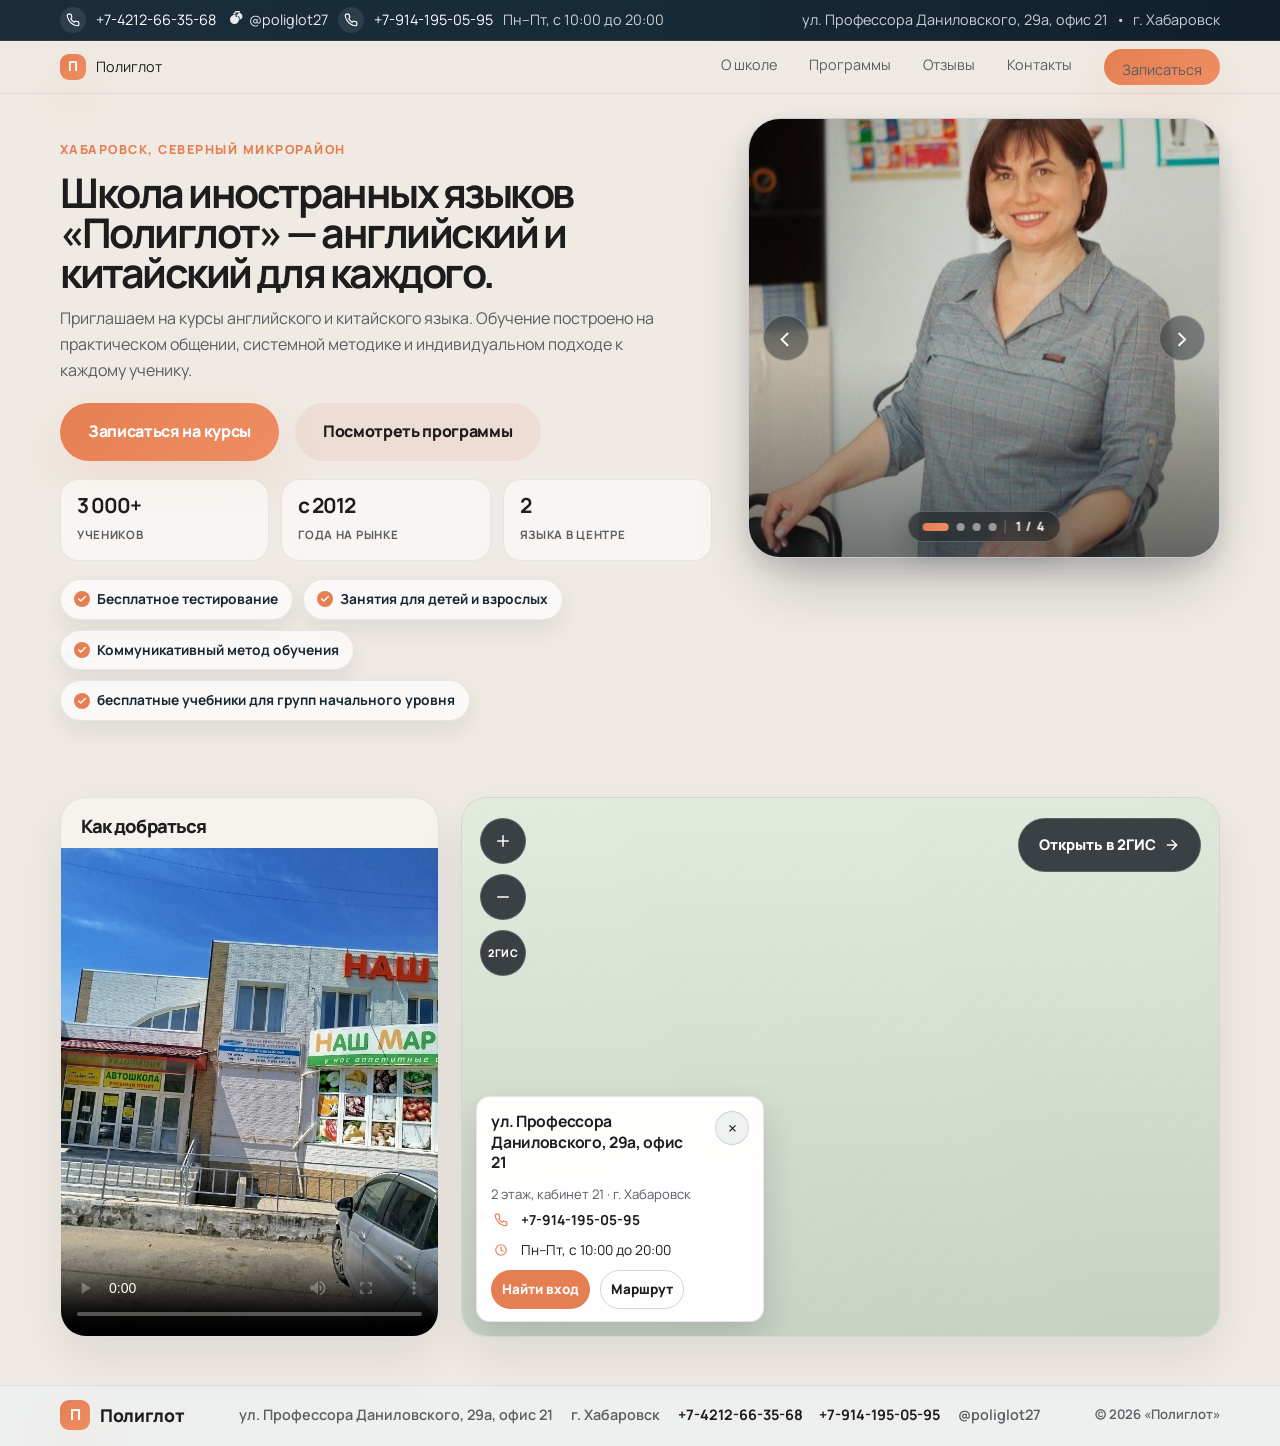
==== index.html @ 2355300d "Update website" ====
﻿<!DOCTYPE html>
<html lang="ru">
  <head>
    <meta charset="UTF-8" />
    <meta name="viewport" content="width=device-width, initial-scale=1.0" />
    <meta
      name="description"
      content="Школа иностранных языков «Полиглот» — репетитор по английскому и китайскому языку в Хабаровске: дети, взрослые, подготовка к ОГЭ и ЕГЭ."
    />
    <meta name="theme-color" content="#172633" />
    <title>Полиглот | Школа иностранных языков в Хабаровске</title>
    <link rel="icon" href="favicon.ico" sizes="any" />
    <link rel="icon" href="favicon.svg" type="image/svg+xml" />
    <meta property="og:type" content="website" />
    <meta property="og:locale" content="ru_RU" />
    <meta property="og:site_name" content="Полиглот" />
    <meta property="og:title" content="Полиглот | Школа иностранных языков в Хабаровске" />
    <meta
      property="og:description"
      content="Английский и китайский для детей и взрослых. Бесплатное тестирование, группы по уровню, бесплатные учебники."
    />
    <link rel="stylesheet" href="css/styles.css?v=20261018" />
  </head>
  <body>
    <a class="sr-only" href="#main">Перейти к содержанию</a>

    <div class="header-sticky">
      <div class="topbar">
        <div class="container topbar-inner">
          <div class="topbar-main">
            <a class="topbar-phone" href="tel:+74212663568">
              <span class="phone-icon" aria-hidden="true">
                <svg viewBox="0 0 24 24" fill="none" stroke="currentColor" stroke-width="2" stroke-linecap="round" stroke-linejoin="round" focusable="false">
                  <path d="M22 16.9v3a2 2 0 0 1-2.2 2 19.8 19.8 0 0 1-8.6-3.1 19.5 19.5 0 0 1-6-6A19.8 19.8 0 0 1 2.1 4.2 2 2 0 0 1 4.1 2h3a2 2 0 0 1 2 1.7c.1 1 .4 1.9.7 2.8a2 2 0 0 1-.5 2.1L8.1 9.9a16 16 0 0 0 6 6l1.3-1.3a2 2 0 0 1 2.1-.4c.9.3 1.8.6 2.8.7a2 2 0 0 1 1.7 2z" />
                </svg>
              </span>
              <span class="topbar-phone-label" data-contact-field="phone-primary">+7-4212-66-35-68</span>
            </a>
            <a class="topbar-social" href="https://www.instagram.com/poliglot27/" target="_blank" rel="noopener noreferrer" aria-label="Instagram">
              <svg viewBox="0 0 24 24" fill="currentColor" aria-hidden="true">
                <path d="M12 2.163c3.204 0 3.584.01 4.85.07 3.252.128 4.771 1.34 5.677 2.913 1.019 1.771.988 3.798-.088 5.542-.078.13-.188.235-.312.32-.82.562-2.098.842-3.382.842-2.725 0-4.922-2.19-5.463-5.077-.076-.42-.12-.92-.12-1.44 0-3.546 1.387-6.567 3.707-8.622C8.31 5.738 9.43 5 11.5 5c2.071 0 3.12.554 3.306 1.126.333-.655.833-1.126 1.685-1.609 1.634-1.54 3.197-3.337 3.4-4.395.113-.47.17-.972.154-1.476-.038-.24-.149-.466-.318-.657-.377-.42-1.017-.624-1.679-.538-.115.012-.239.02-.358.028zM12 8.375c-1.927 0-3.5.896-4.283 2.313-.278.545-.428 1.14-.341 1.732.06.484.265.94.678 1.286.5.418 1.164.665 1.904.665.473 0 .94-.11 1.37-.318.43-.21.74-.46.975-.77.088.008.18.016.27.024.64.067 1.36.102 2.11.102 1.927 0 3.5-.896 4.283-2.313.278-.545.428-1.14.341-1.732-.06-.484-.265-.94-.678-1.286-.5-.418-1.164-.665-1.904-.665-.473 0-.94.11-1.37.318-.43.21-.74.46-.975.77zM12 5.625c-3.512 0-6.375 2.863-6.375 6.375S8.488 18.375 12 18.375s6.375-2.863 6.375-6.375S15.512 5.625 12 5.625z"/>
              </svg>
              <span>@poliglot27</span>
            </a>
            <a class="topbar-phone" href="tel:+79141950595">
              <span class="phone-icon" aria-hidden="true">
                <svg viewBox="0 0 24 24" fill="none" stroke="currentColor" stroke-width="2" stroke-linecap="round" stroke-linejoin="round" focusable="false">
                  <path d="M22 16.9v3a2 2 0 0 1-2.2 2 19.8 19.8 0 0 1-8.6-3.1 19.5 19.5 0 0 1-6-6A19.8 19.8 0 0 1 2.1 4.2 2 2 0 0 1 4.1 2h3a2 2 0 0 1 2 1.7c.1 1 .4 1.9.7 2.8a2 2 0 0 1-.5 2.1L8.1 9.9a16 16 0 0 0 6 6l1.3-1.3a2 2 0 0 1 2.1-.4c.9.3 1.8.6 2.8.7a2 2 0 0 1 1.7 2z" />
                </svg>
              </span>
              <span class="topbar-phone-label" data-contact-field="phone-secondary">+7-914-195-05-95</span>
            </a>
            <span class="work-hours">Пн–Пт, с 10:00 до 20:00</span>
          </div>

          <div class="topbar-side">
            <span data-contact-field="address">ул. Профессора Даниловского, 29а, офис 21</span>
            <span class="dot-separator" aria-hidden="true">•</span>
            <span data-contact-field="city">г. Хабаровск</span>
          </div>
        </div>
      </div>

      <header class="site-header">
        <div class="container nav">
          <a href="#main" class="brand" aria-label="Полиглот — на главную">
            <span class="brand-mark" aria-hidden="true">П</span>
            <span>Полиглот</span>
          </a>

          <button class="nav-toggle" type="button" aria-label="Открыть меню" aria-expanded="false" aria-controls="primary-nav">
            <span></span>
            <span></span>
            <span></span>
          </button>

          <nav class="nav-menu" id="primary-nav" aria-label="Основная навигация">
            <a href="pages/about.html">О школе</a>
            <a href="pages/programs.html">Программы</a>
            <a href="pages/reviews.html">Отзывы</a>
            <a href="pages/contacts.html">Контакты</a>
            <a href="pages/contacts.html" class="btn btn-primary btn-small">Записаться</a>
          </nav>
        </div>
      </header>
    </div>

    <main id="main">
      <section class="hero">
        <div class="container hero-grid">
          <div class="hero-content">
            <p class="eyebrow">Хабаровск, северный микрорайон</p>
            <h1>Школа иностранных языков «Полиглот» — английский и китайский для каждого.</h1>
            <p class="hero-text">
              Приглашаем на курсы английского и китайского языка. Обучение построено на практическом общении,
              системной методике и индивидуальном подходе к каждому ученику.
            </p>

            <div class="hero-actions">
              <button type="button" class="btn btn-primary js-open-contact">Записаться на курсы</button>
              <button type="button" class="btn btn-secondary js-open-programs">Посмотреть программы</button>
            </div>

            <div class="hero-meta">
              <div>
                <strong>3 000+</strong>
                <span>учеников</span>
              </div>
              <div>
                <strong>с 2012</strong>
                <span>года на рынке</span>
              </div>
              <div>
                <strong>2</strong>
                <span>языка в центре</span>
              </div>
            </div>

            <ul class="hero-trust">
              <li>Бесплатное тестирование</li>
              <li>Занятия для детей и взрослых</li>
              <li>Коммуникативный метод обучения</li>
              <li>бесплатные учебники для групп начального уровня</li>
            </ul>
          </div>

          <div class="hero-visual">
            <div class="hero-slider" role="region" aria-label="Фотографии занятий">
              <button class="slider-arrow slider-arrow-prev" type="button" aria-label="Предыдущая фотография">
                <span aria-hidden="true">‹</span>
              </button>

              <button class="slider-arrow slider-arrow-next" type="button" aria-label="Следующая фотография">
                <span aria-hidden="true">›</span>
              </button>

              <div class="hero-slide is-active">
                <img
                  src="assets/img/ca73ae72-3d2f-4038-96e6-c7a0783b3871.jpg"
                  alt="Преподаватель школы «Полиглот» на занятии"
                  decoding="async"
                />
              </div>
              <div class="hero-slide">
                <img
                  src="assets/img/3d200acb-bfb2-49eb-8230-8fb5ad8568fe.jpg"
                  alt="Группа учеников на уроке английского языка"
                  loading="lazy"
                  decoding="async"
                />
              </div>
              <div class="hero-slide">
                <img
                  src="assets/img/a404719e-c049-4512-98b2-804fac069bfd.jpg"
                  alt="Дети занимаются на уроке английского языка"
                  loading="lazy"
                  decoding="async"
                />
              </div>
              <div class="hero-slide">
                <img
                  src="assets/img/0b94c27f-3a0a-45fc-8f7e-d3d696b43260.jpg"
                  alt="Занятия в школе иностранных языков «Полиглот»"
                  loading="lazy"
                  decoding="async"
                />
              </div>

              <div class="hero-slider-progress" aria-hidden="true"></div>
            </div>

            <div class="hero-slider-badges" role="group" aria-label="Переключение фотографий">
              <button class="slider-dot is-active" aria-label="Фото 1" type="button"></button>
              <button class="slider-dot" aria-label="Фото 2" type="button"></button>
              <button class="slider-dot" aria-label="Фото 3" type="button"></button>
              <button class="slider-dot" aria-label="Фото 4" type="button"></button>
              <span class="slider-counter">1 / 4</span>
            </div>
          </div>
        </div>
      </section>


      <section class="section map-showcase" aria-label="Как нас найти">
        <div class="container">
          <div class="map-layout">
            <div class="map-video-card">
              <h2 class="map-video-header">Как добраться</h2>
              <div class="map-video-wrap">
                <video
                  class="map-video"
                  controls
                  playsinline
                  preload="metadata"
                  poster="assets/img/0cc9dd61-e46a-4543-bbf3-18f4842fb4af.jpg"
                >
                  <source src="assets/img/adress.mp4" type="video/mp4" />
                  Ваш браузер не поддерживает встроенное видео.
                </video>
              </div>
            </div>

            <div class="map-surface">
              <iframe
                class="map-iframe"
                title="Карта: офис школы «Полиглот» в Хабаровске"
                src="https://www.openstreetmap.org/export/embed.html?bbox=135.0409%2C48.5325%2C135.0531%2C48.5386&layer=mapnik&marker=48.535569%2C135.046971"
                loading="lazy"
                referrerpolicy="no-referrer-when-downgrade"
              ></iframe>

              <div class="map-toolbar">
                <button type="button" class="map-zoom-btn" data-map-action="zoom-in" aria-label="Увеличить карту">
                  <svg viewBox="0 0 24 24" fill="none" stroke="currentColor" stroke-width="2" stroke-linecap="round" focusable="false">
                    <path d="M12 5v14M5 12h14" />
                  </svg>
                </button>
                <button type="button" class="map-zoom-btn" data-map-action="zoom-out" aria-label="Уменьшить карту">
                  <svg viewBox="0 0 24 24" fill="none" stroke="currentColor" stroke-width="2" stroke-linecap="round" focusable="false">
                    <path d="M5 12h14" />
                  </svg>
                </button>
                <a
                  class="map-2gis-link"
                  href="https://2gis.ru/khabarovsk/search/%D1%83%D0%BB%D0%B8%D1%86%D0%B0%20%D0%BF%D1%80%D0%BE%D1%84%D0%B5%D1%81%D1%81%D0%BE%D1%80%D0%B0%20%D0%B4%D0%B0%D0%BD%D0%B8%D0%BB%D0%BE%D0%B2%D1%81%D0%BA%D0%BE%D0%B3%D0%BE%2029%D0%B0"
                  data-contact-field="map-link"
                  target="_blank"
                  rel="noopener noreferrer"
                  aria-label="Открыть адрес в 2ГИС"
                >2ГИС</a>
              </div>

              <a
                class="map-view-btn"
                href="https://2gis.ru/khabarovsk/search/%D1%83%D0%BB%D0%B8%D1%86%D0%B0%20%D0%BF%D1%80%D0%BE%D1%84%D0%B5%D1%81%D1%81%D0%BE%D1%80%D0%B0%20%D0%B4%D0%B0%D0%BD%D0%B8%D0%BB%D0%BE%D0%B2%D1%81%D0%BA%D0%BE%D0%B3%D0%BE%2029%D0%B0"
                data-contact-field="map-link"
                target="_blank"
                rel="noopener noreferrer"
              >
                Открыть в 2ГИС
                <svg viewBox="0 0 24 24" fill="none" stroke="currentColor" stroke-width="2" stroke-linecap="round" stroke-linejoin="round" focusable="false">
                  <path d="M5 12h14" />
                  <path d="m12 5 7 7-7 7" />
                </svg>
              </a>

              <div class="map-address-card">
                <div class="map-header">
                  <h3 data-contact-field="address">ул. Профессора Даниловского, 29а, офис 21</h3>
                  <button type="button" class="map-close-btn" aria-label="Скрыть карточку адреса">×</button>
                </div>

                <p class="map-address-meta">2 этаж, кабинет 21 · г. Хабаровск</p>

                <div class="map-phone-row">
                  <span class="map-icon" aria-hidden="true">
                    <svg viewBox="0 0 24 24" fill="none" stroke="currentColor" stroke-width="2" stroke-linecap="round" stroke-linejoin="round" focusable="false">
                      <path d="M22 16.9v3a2 2 0 0 1-2.2 2 19.8 19.8 0 0 1-8.6-3.1 19.5 19.5 0 0 1-6-6A19.8 19.8 0 0 1 2.1 4.2 2 2 0 0 1 4.1 2h3a2 2 0 0 1 2 1.7c.1 1 .4 1.9.7 2.8a2 2 0 0 1-.5 2.1L8.1 9.9a16 16 0 0 0 6 6l1.3-1.3a2 2 0 0 1 2.1-.4c.9.3 1.8.6 2.8.7a2 2 0 0 1 1.7 2z" />
                    </svg>
                  </span>
                  <a href="tel:+79141950595" data-contact-field="phone-secondary">+7-914-195-05-95</a>
                </div>

                <div class="map-hours-row">
                  <span class="map-icon" aria-hidden="true">
                    <svg viewBox="0 0 24 24" fill="none" stroke="currentColor" stroke-width="2" stroke-linecap="round" stroke-linejoin="round" focusable="false">
                      <circle cx="12" cy="12" r="9" />
                      <path d="M12 7v5l3.5 2" />
                    </svg>
                  </span>
                  <span data-contact-field="hours">Пн–Пт, с 10:00 до 20:00</span>
                </div>

                <div class="map-cta-row">
                  <a
                    class="map-primary-btn"
                    href="https://2gis.ru/khabarovsk/search/%D1%83%D0%BB%D0%B8%D1%86%D0%B0%20%D0%BF%D1%80%D0%BE%D1%84%D0%B5%D1%81%D1%81%D0%BE%D1%80%D0%B0%20%D0%B4%D0%B0%D0%BD%D0%B8%D0%BB%D0%BE%D0%B2%D1%81%D0%BA%D0%BE%D0%B3%D0%BE%2029%D0%B0"
                    data-contact-field="map-link"
                    target="_blank"
                    rel="noopener noreferrer"
                  >Найти вход</a>
                  <a
                    class="map-secondary-btn"
                    href="https://2gis.ru/khabarovsk/search/%D1%83%D0%BB%D0%B8%D1%86%D0%B0%20%D0%BF%D1%80%D0%BE%D1%84%D0%B5%D1%81%D1%81%D0%BE%D1%80%D0%B0%20%D0%B4%D0%B0%D0%BD%D0%B8%D0%BB%D0%BE%D0%B2%D1%81%D0%BA%D0%BE%D0%B3%D0%BE%2029%D0%B0"
                    data-contact-field="map-link"
                    target="_blank"
                    rel="noopener noreferrer"
                  >Маршрут</a>
                </div>
              </div>
            </div>
          </div>
        </div>
      </section>

    </main>

    <footer class="site-footer">
      <div class="container footer-row">
        <a href="#main" class="brand footer-brand">
          <span class="brand-mark" aria-hidden="true">П</span>
          <span>Полиглот</span>
        </a>

        <div class="footer-meta">
          <p data-contact-field="address">ул. Профессора Даниловского, 29а, офис 21</p>
          <p data-contact-field="city">г. Хабаровск</p>
          <span class="footer-phones">
            <a href="tel:+74212663568" data-contact-field="phone-primary">+7-4212-66-35-68</a>
            <a href="tel:+79141950595" data-contact-field="phone-secondary">+7-914-195-05-95</a>
          </span>
          <a href="https://www.instagram.com/poliglot27/" data-contact-field="instagram" target="_blank" rel="noopener noreferrer">@poliglot27</a>
        </div>

        <p class="footer-copy">© <span data-year></span> «Полиглот»</p>
      </div>
    </footer>
<div class="modal" id="programs-modal" aria-hidden="true">
      <div class="modal-backdrop" data-close-modal="true"></div>
      <div class="modal-dialog" role="dialog" aria-modal="true" aria-labelledby="programs-modal-title">
        <button class="modal-close" type="button" aria-label="Закрыть окно программ">×</button>

        <div class="programs-modal-layout">
          <div class="programs-modal-header">
            <p class="eyebrow">Программы</p>
            <h3 id="programs-modal-title">Программы</h3>
          </div>

          <div class="modal-programs-grid">
            <article class="modal-program-card featured">
              <span class="tag">Популярно</span>
              <h4>Английский для взрослых</h4>
              <p>Разговорная практика, уверенность в общении, поддержка на каждом этапе.</p>

              <ul>
                <li>Разговорный английский</li>
                <li>Группы и индивидуально</li>
                <li>Подготовка к реальным ситуациям</li>
              </ul>

              <div class="modal-price-row">
                <strong>3000 ₽</strong>
                <span>/ месяц</span>
              </div>
            </article>

            <article class="modal-program-card">
              <span class="tag alt">Китайский</span>
              <h4>Китайский язык</h4>
              <p>Освоение языка с нуля, развитие слуха, чтения и речевых навыков.</p>

              <ul>
                <li>Для детей и взрослых</li>
                <li>Письмо, речь, аудирование</li>
                <li>Постоянная практика общения</li>
              </ul>

              <div class="modal-price-row">
                <strong>3000 ₽</strong>
                <span>/ месяц</span>
              </div>
            </article>

            <article class="modal-program-card">
              <span class="tag alt">Экзамены</span>
              <h4>Подготовка к ОГЭ и ЕГЭ</h4>
              <p>Системный подход, проверка знаний и закрепление техники выполнения заданий.</p>

              <ul>
                <li>Тестирование и диагностика</li>
                <li>Пошаговая программа</li>
                <li>Фокус на результат</li>
              </ul>

              <div class="modal-price-row">
                <strong>3000 ₽</strong>
                <span>/ месяц</span>
              </div>
            </article>
          </div>
        </div>
      </div>
    </div>

    <div class="modal" id="contact-modal" aria-hidden="true">
      <div class="modal-backdrop" data-close-contact-modal="true"></div>
      <div class="modal-dialog contact-modal-dialog" role="dialog" aria-modal="true" aria-labelledby="contact-modal-title">
        <button class="modal-close" type="button" data-close-contact="true" aria-label="Закрыть окно контактов">×</button>

        <p class="eyebrow">Контакты</p>
        <h3 id="contact-modal-title">Записаться на пробный урок</h3>

        <div class="contact-info-list">
          <div class="contact-info-row">
            <span class="contact-label">Телефоны:</span>
            <a href="tel:+74212663568" data-contact-field="phone-primary">+66-35-68</a>
            <a href="tel:+79141950595" data-contact-field="phone-secondary">+7-914-195-05-95</a>
          </div>

          <div class="contact-info-row">
            <span class="contact-label">Email:</span>
            <a href="mailto:info@poliglot27.ru" data-contact-field="email">info@poliglot27.ru</a>
          </div>

          <div class="contact-info-row">
            <span class="contact-label">Адрес:</span>
            <span data-contact-field="address">ул. Профессора Даниловского, 29а, офис 21</span>
          </div>

          <div class="contact-info-row">
            <span class="contact-label">Часы:</span>
            <span data-contact-field="hours">Пн–Пт, с 10:00 до 20:00</span>
          </div>
        </div>

        <div class="contact-actions">
          <a href="tel:+79141950595" class="btn btn-primary" data-contact-field="phone-secondary">Позвонить</a>
          <a
            href="https://2gis.ru/khabarovsk/firm/4926340373584222?m=135.047443%2C48.537778%2F16"
            class="btn btn-secondary"
            target="_blank"
            rel="noopener noreferrer"
          >На карте</a>
        </div>
      </div>
    </div>

    <script src="js/contacts.js?v=20261018"></script>
    <script src="js/navigation.js?v=20261018"></script>
    <script src="js/modals.js?v=20261018"></script>
    <script src="js/slider.js?v=20261018"></script>
    <script src="js/map.js?v=20261018"></script>
  </body>
</html>
---- css/styles.css ----
@import url('https://fonts.googleapis.com/css2?family=Manrope:wght@400;500;600;700;800&display=swap');

:root {
  --bg: #efeae3;
  --bg-soft: #f7f4f0;
  --surface: #ffffff;
  --surface-alt: #f5efe9;
  --primary: #e57f52;
  --primary-dark: #d76b36;
  --primary-soft: rgba(229, 127, 82, 0.12);
  --accent: #172633;
  --accent-soft: #293c4d;
  --text: #1d1d1d;
  --muted: #5a5d62;
  --border: rgba(21, 35, 48, 0.08);
  --shadow: 0 28px 60px rgba(23, 38, 51, 0.08);
  --shadow-soft: 0 20px 45px rgba(229, 127, 82, 0.12);
}

* {
  box-sizing: border-box;
}

html {
  scroll-behavior: smooth;
  scroll-padding-top: 96px;
  -webkit-text-size-adjust: 100%;
}

body {
  margin: 0;
  font-family: "Manrope", sans-serif;
  background: var(--bg);
  color: var(--text);
  line-height: 1.6;
}

a {
  color: inherit;
  text-decoration: none;
}

button {
  font: inherit;
}

@keyframes fadeUp {
  from {
    opacity: 0;
    transform: translateY(18px);
  }

  to {
    opacity: 1;
    transform: translateY(0);
  }
}

@keyframes floatSlow {
  0%,
  100% {
    transform: translateY(0);
  }

  50% {
    transform: translateY(-8px);
  }
}

@keyframes pulseGlow {
  0%,
  100% {
    box-shadow: 0 0 0 rgba(229, 127, 82, 0.15);
  }

  50% {
    box-shadow: 0 0 22px rgba(229, 127, 82, 0.18);
  }
}

@keyframes imageShift {
  0% {
    transform: scale(1.04) translate3d(0, 0, 0);
  }

  50% {
    transform: scale(1.08) translate3d(0, -8px, 0);
  }

  100% {
    transform: scale(1.12) translate3d(0, 10px, 0);
  }
}

@keyframes menuReveal {
  from {
    opacity: 0;
    transform: translateY(-8px);
  }

  to {
    opacity: 1;
    transform: translateY(0);
  }
}

.reveal {
  opacity: 0;
  transform: translateY(22px);
  transition: opacity 0.7s ease, transform 0.7s ease;
  will-change: opacity, transform;
}

.reveal.is-visible {
  opacity: 1;
  transform: translateY(0);
}

img,
video,
iframe {
  max-width: 100%;
  display: block;
}

figure,
blockquote,
ul,
ol {
  margin: 0;
}

.container {
  width: min(1160px, calc(100% - 32px));
  margin: 0 auto;
}

.section {
  padding: 72px 0;
}

.section[id],
[id="main"],
[id="about"],
[id="benefits"],
[id="reviews"],
[id="contact"] {
  scroll-margin-top: 96px;
}

.sr-only {
  position: absolute;
  width: 1px;
  height: 1px;
  padding: 0;
  margin: -1px;
  overflow: hidden;
  clip: rect(0 0 0 0);
  white-space: nowrap;
  border: 0;
}

.icon-svg {
  width: 1em;
  height: 1em;
  flex: none;
}

:focus-visible {
  outline: 3px solid var(--primary);
  outline-offset: 3px;
  border-radius: 6px;
}

@media (prefers-reduced-motion: reduce) {
  html {
    scroll-behavior: auto;
  }

  *,
  *::before,
  *::after {
    animation-duration: 0.001ms !important;
    animation-iteration-count: 1 !important;
    transition-duration: 0.001ms !important;
  }
}

.section-alt {
  background: var(--surface-alt);
}

.eyebrow {
  margin: 0 0 12px;
  color: var(--primary);
  font-size: 0.78rem;
  font-weight: 800;
  letter-spacing: 0.12em;
  text-transform: uppercase;
}

.eyebrow.light {
  color: rgba(255, 255, 255, 0.82);
}

h1,
h2,
h3,
p {
  margin-top: 0;
}

h1 {
  font-size: clamp(2.5rem, 3.2vw, 4.4rem);
  line-height: 0.98;
  letter-spacing: -0.06em;
  margin-bottom: 18px;
}

h2 {
  font-size: clamp(2.05rem, 3vw, 3rem);
  line-height: 1.1;
  letter-spacing: -0.05em;
  margin-bottom: 0;
}

p {
  color: var(--muted);
  margin-bottom: 0;
}

.section-lead {
  margin-top: 20px;
  max-width: 720px;
  font-size: 1.06rem;
  line-height: 1.68;
}

.page-intro {
  padding-top: 40px;
  padding-bottom: 24px;
}

.page-intro h1 {
  max-width: 900px;
}

.topbar {
  background: linear-gradient(90deg, #1b2d3b, #172a38 52%, #101f2b);
  color: rgba(255, 255, 255, 0.9);
  font-size: 0.9rem;
  border-bottom: 1px solid rgba(255, 255, 255, 0.08);
  font-weight: 400;
}

.topbar-inner {
  min-height: 40px;
  display: flex;
  align-items: center;
  justify-content: space-between;
  gap: 8px 14px;
  flex-wrap: nowrap;
  padding: 6px 0;
}

.topbar-main,
.topbar-side {
  display: flex;
  align-items: center;
  gap: 10px;
  flex-wrap: nowrap;
  min-width: 0;
}

.phone-group {
  display: flex;
  align-items: center;
  gap: 10px;
  flex-wrap: wrap;
  font-weight: 400;
}

.phone-group a {
  color: #fff;
}

.topbar-phone {
  display: inline-flex;
  align-items: center;
  gap: 10px;
  font-weight: 400;
  color: #fff;
}

.topbar-phone:hover .topbar-phone-label {
  color: var(--primary);
}

.phone-icon {
  display: inline-flex;
  align-items: center;
  justify-content: center;
  width: 26px;
  height: 26px;
  border-radius: 50%;
  background: rgba(255, 255, 255, 0.09);
  color: #fff;
  font-size: 0.85rem;
}

.phone-icon svg {
  width: 14px;
  height: 14px;
}

.work-hours,
.link-muted,
.topbar-side span {
  color: rgba(255, 255, 255, 0.78);
  font-weight: 400;
}

.topbar-side {
  justify-content: flex-end;
  gap: 8px;
}

.dot-separator {
  color: rgba(255, 255, 255, 0.45);
}

.topbar-social {
  display: inline-flex;
  align-items: center;
  gap: 6px;
  font-weight: 400;
  color: rgba(255, 255, 255, 0.9);
}

.topbar-social:hover {
  color: var(--primary);
}

.topbar-social svg {
  width: 17px;
  height: 17px;
  flex-shrink: 0;
}

.site-header {
  position: sticky;
  top: 0;
  z-index: 100;
  background: rgba(239, 234, 227, 0.94);
  backdrop-filter: blur(14px);
  border-bottom: 1px solid var(--border);
}

.nav {
  min-height: 52px;
  display: flex;
  align-items: center;
  justify-content: space-between;
  gap: 18px;
  padding-top: 4px;
  padding-bottom: 4px;
}

.brand {
  display: inline-flex;
  align-items: center;
  gap: 10px;
  font-weight: 400;
  letter-spacing: 0;
  font-size: 0.9rem;
  line-height: 1.4;
}

.brand-mark {
  display: inline-grid;
  place-items: center;
  width: 26px;
  height: 26px;
  border-radius: 9px;
  background: linear-gradient(135deg, var(--primary), #ef8e63);
  color: white;
  box-shadow: var(--shadow-soft);
  font-size: 0.85rem;
  font-weight: 800;
}

.brand span:last-child {
  font-size: 0.9rem;
  font-weight: 400;
}

.nav-menu a.btn {
  font-size: 0.9rem;
  font-weight: 400;
}

.nav-menu {
  display: flex;
  align-items: center;
  gap: 32px;
  transition: opacity 0.25s ease, transform 0.25s ease;
}

.nav-menu a {
  color: var(--muted);
  font-weight: 400;
  font-size: 0.9rem;
  letter-spacing: 0;
  position: relative;
  padding-bottom: 4px;
  transition: color 0.22s ease, transform 0.22s ease, opacity 0.22s ease;
}

.nav-menu a:hover {
  color: var(--text);
  transform: translateY(-1px);
}

.nav-menu a.is-active {
  color: var(--text);
}

.nav-menu a.is-active::after {
  content: "";
  position: absolute;
  left: 0;
  right: 0;
  bottom: -2px;
  height: 2px;
  border-radius: 999px;
  background: var(--primary);
}

.nav-menu a.btn.is-active::after {
  display: none;
}

.btn {
  display: inline-flex;
  align-items: center;
  justify-content: center;
  padding: 16px 28px;
  border: 0;
  border-radius: 999px;
  font-weight: 800;
  transition: transform 0.22s ease, box-shadow 0.22s ease;
  cursor: pointer;
  letter-spacing: -0.02em;
}

.btn:hover {
  transform: translateY(-2px) scale(1.01);
  box-shadow: 0 18px 26px rgba(229, 127, 82, 0.18);
}

.btn-primary {
  animation: pulseGlow 2.6s ease-in-out infinite;
}

.btn-small {
  padding: 9px 18px;
  font-size: 0.9rem;
}

.btn-primary {
  background: linear-gradient(135deg, var(--primary), #ef8e63);
  color: white;
  box-shadow: var(--shadow-soft);
}

.btn-secondary {
  background: rgba(216, 81, 42, 0.08);
  color: var(--text);
}

.light-btn {
  background: rgba(255, 255, 255, 0.12);
  color: white;
}

.hero {
  padding: 32px 0 26px;
  background: var(--bg);
}

.hero-grid {
  display: grid;
  grid-template-columns: 1.16fr 0.84fr;
  gap: 26px;
  align-items: flex-start;
}

.hero-content {
  padding-top: 10px;
  animation: fadeUp 0.7s ease both;
}

.hero-text {
  max-width: 610px;
  font-size: 1rem;
  line-height: 1.6;
}

.hero-actions {
  display: flex;
  flex-wrap: wrap;
  gap: 16px;
  margin: 22px 0 16px;
}

.hero-meta {
  display: grid;
  grid-template-columns: repeat(3, minmax(0, 1fr));
  gap: 12px;
  margin-bottom: 16px;
}

.hero-meta div {
  background: rgba(255, 255, 255, 0.54);
  border: 1px solid var(--border);
  border-radius: 18px;
  padding: 14px 16px;
}

.hero-meta strong {
  display: block;
  font-size: 1.3rem;
  line-height: 1.1;
  letter-spacing: -0.05em;
  margin-bottom: 4px;
}

.hero-meta span {
  color: var(--muted);
  font-size: 0.72rem;
  font-weight: 700;
  text-transform: uppercase;
  letter-spacing: 0.06em;
}

.hero-trust {
  display: flex;
  flex-wrap: wrap;
  gap: 12px 18px;
  list-style: none;
  padding: 0;
  margin: 0;
  color: var(--muted);
  font-weight: 700;
  font-size: 0.96rem;
}

.hero-trust li {
  position: relative;
  padding-left: 18px;
}

.hero-trust li::before {
  content: "";
  position: absolute;
  left: 0;
  top: 11px;
  width: 8px;
  height: 8px;
  border-radius: 50%;
  background: var(--primary);
}

.hero-visual {
  position: relative;
  min-height: 440px;
  display: flex;
  align-items: stretch;
  justify-content: center;
  margin-top: -12px;
  animation: fadeUp 0.7s ease both;
}

.hero-slider {
  position: relative;
  width: min(100%, 520px);
  min-height: 440px;
  border-radius: 32px;
  overflow: hidden;
  box-shadow:
    0 32px 64px -18px rgba(25, 35, 48, 0.3),
    0 10px 26px rgba(25, 35, 48, 0.12),
    inset 0 0 0 1px rgba(255, 255, 255, 0.16);
  border: 1px solid rgba(25, 35, 48, 0.08);
  background: #d9dadf;
  transition: box-shadow 0.3s ease, transform 0.3s ease;
}

.hero-slider:hover {
  box-shadow:
    0 40px 80px -18px rgba(25, 35, 48, 0.36),
    0 12px 30px rgba(25, 35, 48, 0.14),
    inset 0 0 0 1px rgba(255, 255, 255, 0.2);
  transform: translateY(-4px);
}

.slider-arrow {
  position: absolute;
  top: 50%;
  transform: translateY(-50%);
  z-index: 10;
  width: 46px;
  height: 46px;
  border: 1px solid rgba(255, 255, 255, 0.3);
  border-radius: 50%;
  background: rgba(13, 18, 23, 0.45);
  backdrop-filter: blur(10px);
  color: #fff;
  font-size: 1.9rem;
  line-height: 1;
  display: inline-flex;
  align-items: center;
  justify-content: center;
  cursor: pointer;
  opacity: 0.92;
  transition: background 0.2s ease, transform 0.2s ease, opacity 0.2s ease;
}

.slider-arrow:hover {
  background: rgba(13, 18, 23, 0.72);
  transform: translateY(-50%) scale(1.08);
}

.slider-arrow:active {
  transform: translateY(-50%) scale(0.95);
}

.slider-arrow-prev {
  left: 14px;
}

.slider-arrow-next {
  right: 14px;
}

.hero-slide {
  position: absolute;
  inset: 0;
  opacity: 0;
  z-index: 1;
  pointer-events: none;
  transform: scale(1.18);
  filter: saturate(0.9) contrast(0.96) brightness(0.96);
  transition: opacity 1.2s cubic-bezier(0.22, 1, 0.36, 1), transform 1.8s cubic-bezier(0.22, 1, 0.36, 1), filter 1.2s ease;
}

.hero-slide.is-active {
  opacity: 1;
  z-index: 2;
  pointer-events: auto;
  transform: scale(1);
  filter: saturate(1) contrast(1) brightness(1);
}

.hero-slide img {
  width: 100%;
  height: 100%;
  object-fit: cover;
  display: block;
  transform: scale(1.04) translate3d(0, 0, 0);
  transition: transform 2.1s cubic-bezier(0.22, 1, 0.36, 1), opacity 1.1s ease;
  animation: imageShift 15s ease-in-out infinite alternate;
}

.hero-slide.is-active img {
  transform: scale(1.04) translate3d(0, 0, 0);
  animation: imageShift 15s ease-in-out infinite alternate;
}

/* Виньетка снизу кадра — панель управления читается поверх любой фотографии. */
.hero-slide::before {
  content: "";
  position: absolute;
  inset: 0;
  z-index: 1;
  pointer-events: none;
  background: linear-gradient(180deg, rgba(11, 16, 22, 0) 55%, rgba(11, 16, 22, 0.45) 100%);
}

.hero-slider-badges {
  position: absolute;
  left: 50%;
  bottom: 16px;
  transform: translateX(-50%);
  z-index: 12;
  display: inline-flex;
  align-items: center;
  gap: 8px;
  padding: 8px 14px;
  border-radius: 999px;
  background: rgba(18, 21, 25, 0.55);
  backdrop-filter: blur(12px);
  border: 1px solid rgba(255, 255, 255, 0.22);
  box-shadow: 0 10px 26px rgba(17, 23, 31, 0.28);
}

.slider-dot {
  width: 8px;
  height: 8px;
  padding: 0;
  border: 0;
  border-radius: 999px;
  background: rgba(255, 255, 255, 0.5);
  cursor: pointer;
  transition: width 0.3s ease, background 0.3s ease, opacity 0.2s ease;
}

.slider-dot:hover {
  background: rgba(255, 255, 255, 0.85);
}

.slider-dot.is-active {
  width: 26px;
  background: linear-gradient(90deg, var(--primary), #ef8e63);
}

.slider-counter {
  padding-left: 10px;
  border-left: 1px solid rgba(255, 255, 255, 0.28);
  color: rgba(255, 255, 255, 0.92);
  font-size: 0.8rem;
  font-weight: 800;
  letter-spacing: 0.06em;
  line-height: 1;
}

.hero-slider-progress {
  position: absolute;
  left: 0;
  bottom: 0;
  width: 0;
  height: 4px;
  z-index: 13;
  border-radius: 0 999px 999px 0;
  background: linear-gradient(90deg, var(--primary), #ef8e63);
  box-shadow: 0 0 14px rgba(229, 127, 82, 0.65);
}

.brands {
  display: grid;
  grid-template-columns: repeat(5, minmax(0, 1fr));
  gap: 18px;
  padding: 24px 0 0;
  text-align: center;
  color: rgba(26, 26, 26, 0.7);
  font-size: 0.76rem;
  letter-spacing: 0.1em;
  font-weight: 800;
  text-transform: uppercase;
}

.section-heading {
  max-width: 700px;
  margin-bottom: 36px;
}

.section-heading.narrow {
  max-width: 540px;
}

.cards-grid {
  display: grid;
  grid-template-columns: repeat(3, minmax(0, 1fr));
  gap: 28px;
}

.course-card,
.review-card,
.benefit-box,
.step-card,
.feature-item {
  background: var(--surface);
  border: 1px solid var(--border);
  border-radius: 24px;
  box-shadow: 0 16px 35px rgba(26, 26, 26, 0.03);
  animation: fadeUp 0.7s ease both;
}

.course-card,
.benefit-box,
.review-card,
.feature-item {
  transition: transform 0.25s ease, box-shadow 0.25s ease, border-color 0.25s ease;
}

.course-card:hover,
.benefit-box:hover,
.review-card:hover,
.feature-item:hover {
  transform: translateY(-5px);
  box-shadow: 0 24px 40px rgba(23, 38, 51, 0.08);
  border-color: rgba(229, 127, 82, 0.2);
}

.course-card {
  display: flex;
  flex-direction: column;
  padding: 28px 26px;
}

.featured {
  background: linear-gradient(180deg, #fff, rgba(216, 81, 42, 0.04));
  border-color: rgba(216, 81, 42, 0.18);
}

.tag {
  display: inline-flex;
  align-items: center;
  justify-content: center;
  padding: 8px 14px;
  border-radius: 999px;
  background: var(--primary-soft);
  color: var(--primary);
  font-size: 0.72rem;
  font-weight: 800;
  letter-spacing: 0.04em;
  text-transform: uppercase;
  margin-bottom: 16px;
}

.tag.alt {
  background: rgba(13, 43, 69, 0.06);
  color: var(--accent);
}

.course-card h3 {
  margin: 0 0 10px;
  font-size: 1.7rem;
  line-height: 1.2;
  letter-spacing: -0.04em;
}

.course-card p {
  font-size: 1rem;
}

.course-card .price-row {
  margin-top: auto;
  padding-top: 8px;
}

.course-card ul {
  margin: 22px 0 24px;
  padding-left: 18px;
  color: var(--muted);
}

.course-card li {
  margin-bottom: 10px;
}

.price-row {
  display: flex;
  align-items: baseline;
  gap: 8px;
  margin-top: auto;
}

.price-row strong {
  font-size: 1.9rem;
  letter-spacing: -0.05em;
}

.price-row span {
  color: var(--muted);
  font-weight: 700;
}

.story-visual {
  display: grid;
  grid-template-columns: repeat(2, minmax(0, 1fr));
  gap: 16px;
  margin-top: 22px;
}

.story-visual img {
  width: 100%;
  height: 220px;
  object-fit: cover;
  border-radius: 20px;
  border: 1px solid var(--border);
  box-shadow: 0 12px 24px rgba(27, 31, 38, 0.08);
}

.program-image {
  display: block;
  width: 100%;
  height: 180px;
  object-fit: cover;
  border-radius: 16px;
  margin-bottom: 18px;
  border: 1px solid rgba(23, 38, 51, 0.08);
  animation: imageShift 14s ease-in-out infinite alternate;
  transform-origin: center center;
}

.nav-toggle {
  display: none;
  width: 42px;
  height: 42px;
  border: 1px solid rgba(23, 38, 51, 0.16);
  border-radius: 12px;
  background: rgba(255, 255, 255, 0.35);
  align-items: center;
  justify-content: center;
  flex-direction: column;
  gap: 5px;
  cursor: pointer;
}

.nav-toggle span {
  display: block;
  width: 18px;
  height: 2px;
  border-radius: 999px;
  background: var(--accent);
}

.about-grid {
  display: grid;
  grid-template-columns: 0.8fr 1.2fr;
  gap: 28px;
  align-items: flex-start;
}

.feature-list {
  display: grid;
  gap: 18px;
}

.feature-item {
  display: grid;
  grid-template-columns: 54px 1fr;
  gap: 18px;
  padding: 22px 24px;
  background: rgba(255, 255, 255, 0.56);
  border: 1px solid var(--border);
  border-radius: 22px;
}

.feature-item .icon {
  display: inline-flex;
  align-items: center;
  justify-content: center;
  width: 54px;
  height: 54px;
  border-radius: 16px;
  background: rgba(229, 127, 82, 0.12);
  color: var(--primary);
  font-size: 1.2rem;
  font-weight: 800;
}

.feature-item h3 {
  margin-bottom: 8px;
  font-size: 1.25rem;
  letter-spacing: -0.03em;
}

.benefits-grid {
  display: grid;
  grid-template-columns: repeat(3, minmax(0, 1fr));
  gap: 24px;
}

.benefit-box {
  padding: 26px 22px;
}

.benefit-icon {
  display: inline-flex;
  align-items: center;
  justify-content: center;
  width: 46px;
  height: 46px;
  border-radius: 14px;
  background: rgba(229, 127, 82, 0.12);
  color: var(--primary);
  font-size: 1.3rem;
  font-weight: 800;
  margin-bottom: 18px;
}

.benefit-icon svg {
  width: 22px;
  height: 22px;
}

.phone-icon svg,
.map-icon svg {
  width: 14px;
  height: 14px;
}

.benefit-box h3 {
  margin-bottom: 12px;
  font-size: 1.5rem;
  letter-spacing: -0.04em;
}

.reviews-grid {
  display: grid;
  grid-template-columns: repeat(3, minmax(0, 1fr));
  gap: 22px;
  margin-top: 20px;
}

.review-card {
  display: flex;
  flex-direction: column;
  gap: 28px;
  padding: 26px 22px;
  font-size: 1.04rem;
  line-height: 1.7;
  color: var(--text);
}

.review-card footer {
  display: flex;
  flex-direction: column;
  gap: 4px;
  margin-top: auto;
}

.review-card footer strong {
  font-size: 1.08rem;
}

.review-card footer span {
  color: var(--muted);
  font-size: 0.82rem;
  font-weight: 700;
}

.process {
  padding-top: 40px;
}

.steps-grid {
  display: grid;
  grid-template-columns: repeat(3, minmax(0, 1fr));
  gap: 24px;
}

.step-card {
  padding: 28px 24px;
}

.step-number {
  display: inline-flex;
  align-items: center;
  justify-content: center;
  width: 52px;
  height: 52px;
  border-radius: 16px;
  background: rgba(229, 127, 82, 0.12);
  color: var(--primary);
  font-weight: 800;
  margin-bottom: 18px;
}

.step-card h3 {
  margin-bottom: 10px;
  font-size: 1.5rem;
  letter-spacing: -0.04em;
}

.cta-section {
  padding-top: 30px;
}

.cta-box {
  display: flex;
  align-items: center;
  justify-content: space-between;
  gap: 26px;
  padding: 32px 34px;
  background: linear-gradient(135deg, #1c2f3d, #152734);
  border-radius: 30px;
  color: white;
}

.cta-box h2 {
  color: white;
  max-width: 560px;
}

.cta-actions {
  display: flex;
  flex-wrap: wrap;
  gap: 14px;
}

.contact-grid {
  display: grid;
  grid-template-columns: repeat(3, minmax(0, 1fr));
  gap: 22px;
  margin-top: 36px;
}

.feature-box {
  padding: 26px 24px;
  background: var(--surface);
  border: 1px solid var(--border);
  border-radius: 24px;
  box-shadow: 0 16px 35px rgba(26, 26, 26, 0.03);
}

.feature-box h3 {
  margin-bottom: 14px;
  font-size: 1.32rem;
  letter-spacing: -0.03em;
}

.feature-box p {
  margin-bottom: 6px;
}

.feature-box p:last-child {
  margin-bottom: 0;
}

.feature-box a {
  color: var(--text);
  font-weight: 700;
}

.feature-box a:hover {
  color: var(--primary);
}

.contact-layout {
  display: grid;
  grid-template-columns: minmax(280px, 420px) minmax(0, 1fr);
  gap: 26px;
  margin-top: 36px;
  align-items: stretch;
}

.contact-copy,
.contact-visual {
  min-width: 0;
}

.contact-panel {
  height: 100%;
  display: flex;
  flex-direction: column;
  justify-content: center;
  padding: 32px 28px;
}

.contact-panel h2 {
  margin: 12px 0 22px;
  font-size: clamp(2rem, 3vw, 2.8rem);
  line-height: 1.05;
  letter-spacing: -0.05em;
}

.contact-panel .eyebrow {
  margin: 0;
  font-size: 0.76rem;
  letter-spacing: 0.14em;
  text-transform: uppercase;
  color: var(--primary);
  font-weight: 800;
}

.contact-visual .map-surface {
  height: 100%;
  min-height: 550px;
}

.map-showcase {
  padding-top: 22px;
}

.map-shell {
  position: relative;
}

.map-layout {
  display: grid;
  grid-template-columns: minmax(260px, 0.9fr) minmax(0, 1.8fr);
  gap: 22px;
  align-items: stretch;
}

.map-video-card {
  display: flex;
  flex-direction: column;
  min-height: 540px;
  border-radius: 26px;
  overflow: hidden;
  border: 1px solid rgba(25, 34, 44, 0.08);
  box-shadow: 0 20px 50px rgba(16, 18, 26, 0.08);
  background: #f6f2ee;
}

.map-video-header {
  padding: 18px 20px 12px;
  font-weight: 800;
  font-size: 1.15rem;
  color: var(--text);
}

.map-video-wrap {
  flex: 1 1 auto;
  min-height: 470px;
  aspect-ratio: 16 / 10;
  background: #f6f2ee;
  overflow: hidden;
}

.map-video {
  width: 100%;
  height: 100%;
  min-height: 470px;
  aspect-ratio: 16 / 10;
  object-fit: cover;
  object-position: center;
  background: #f6f2ee;
  border: 0;
  display: block;
}

.map-surface {
  position: relative;
  min-height: 540px;
  border-radius: 26px;
  overflow: hidden;
  border: 1px solid rgba(25, 34, 44, 0.08);
  box-shadow: 0 20px 50px rgba(16, 18, 26, 0.08);
  background: #dfe8d9;
}

.map-iframe {
  position: absolute;
  inset: 0;
  width: 100%;
  height: 100%;
  border: 0;
  z-index: 0;
  display: block;
  background: #dde7d7;
}

.map-surface::before,
.map-surface::after {
  content: "";
  position: absolute;
  inset: 0;
  pointer-events: none;
  z-index: 1;
}

.map-surface .map-surface-external,
.map-surface #dg-map,
.map-surface #home-dg-map {
  z-index: 0;
}

.map-surface::before {
  background: linear-gradient(135deg, rgba(255, 255, 255, 0.18), rgba(255, 255, 255, 0));
}

.map-surface::after {
  background: linear-gradient(0deg, rgba(18, 22, 27, 0.1), rgba(18, 22, 27, 0));
}

.map-toolbar {
  position: absolute;
  left: 18px;
  top: 20px;
  display: flex;
  flex-direction: column;
  gap: 10px;
  z-index: 3;
}

.map-toolbar button,
.map-toolbar a {
  width: 46px;
  height: 46px;
  border-radius: 50%;
  border: 1px solid rgba(255, 255, 255, 0.16);
  background: rgba(22, 28, 35, 0.82);
  color: #fff;
  line-height: 1;
  cursor: pointer;
  display: inline-flex;
  align-items: center;
  justify-content: center;
  text-decoration: none;
  font-weight: 800;
  font-size: 0.66rem;
  letter-spacing: 0.04em;
  text-transform: uppercase;
  backdrop-filter: blur(6px);
  transition: background 0.2s ease, transform 0.2s ease;
}

.map-toolbar button:hover,
.map-toolbar a:hover {
  background: rgba(22, 28, 35, 0.95);
  transform: translateY(-1px);
}

.map-toolbar svg {
  width: 18px;
  height: 18px;
}

.map-view-btn {
  position: absolute;
  right: 18px;
  top: 20px;
  z-index: 3;
  display: inline-flex;
  align-items: center;
  justify-content: center;
  gap: 8px;
  padding: 14px 20px;
  border: 1px solid rgba(255, 255, 255, 0.16);
  border-radius: 999px;
  background: rgba(22, 28, 35, 0.82);
  color: #fff;
  font-weight: 800;
  font-size: 0.92rem;
  cursor: pointer;
  text-decoration: none;
  backdrop-filter: blur(6px);
  transition: background 0.2s ease, transform 0.2s ease;
}

.map-view-btn:hover {
  background: rgba(22, 28, 35, 0.95);
  transform: translateY(-1px);
}

.map-view-btn svg {
  width: 16px;
  height: 16px;
}

.map-address-card {
  position: absolute;
  left: 18px;
  right: 18px;
  bottom: 18px;
  max-width: 460px;
  background: rgba(20, 26, 33, 0.9);
  color: #fff;
  border: 1px solid rgba(255, 255, 255, 0.12);
  border-radius: 20px;
  padding: 20px 22px;
  backdrop-filter: blur(10px);
  box-shadow: 0 18px 40px rgba(11, 16, 22, 0.34);
  z-index: 4;
}

.map-header {
  display: flex;
  align-items: flex-start;
  justify-content: space-between;
  gap: 16px;
  margin-bottom: 12px;
}

.map-header h3 {
  margin: 0;
  color: #fff;
  font-size: 1.18rem;
  line-height: 1.3;
  letter-spacing: -0.02em;
}

.map-header button {
  flex: none;
  width: 34px;
  height: 34px;
  display: inline-flex;
  align-items: center;
  justify-content: center;
  border: 1px solid rgba(255, 255, 255, 0.16);
  border-radius: 50%;
  background: rgba(255, 255, 255, 0.06);
  color: #fff;
  font-size: 1.15rem;
  line-height: 1;
  cursor: pointer;
  transition: background 0.2s ease;
}

.map-header button:hover {
  background: rgba(255, 255, 255, 0.16);
}

.map-address-meta {
  color: rgba(255, 255, 255, 0.72);
  font-size: 0.92rem;
  margin-bottom: 14px;
}

.map-phone-row,
.map-hours-row,
.map-detail-row {
  display: flex;
  align-items: center;
  gap: 10px;
  color: rgba(255, 255, 255, 0.95);
  font-size: 0.98rem;
  margin-bottom: 8px;
}

.map-phone-row a {
  color: #fff;
  font-weight: 700;
}

.map-phone-row a:hover {
  color: var(--primary);
}

.map-icon {
  display: inline-flex;
  align-items: center;
  justify-content: center;
  flex: none;
  width: 20px;
  height: 20px;
  color: var(--primary);
}

.map-note {
  color: rgba(255, 255, 255, 0.7);
  font-size: 0.88rem;
  margin: 10px 0 14px;
}

.map-cta-row {
  display: flex;
  gap: 10px;
  flex-wrap: wrap;
  margin-top: 16px;
}

.map-primary-btn,
.map-secondary-btn {
  display: inline-flex;
  align-items: center;
  justify-content: center;
  padding: 12px 18px;
  border-radius: 999px;
  font-weight: 800;
  font-size: 0.92rem;
  border: 1px solid rgba(255, 255, 255, 0.2);
  cursor: pointer;
  text-decoration: none;
  transition: background 0.2s ease, border-color 0.2s ease;
}

.map-primary-btn {
  background: var(--primary);
  border-color: transparent;
  color: #fff;
}

.map-primary-btn:hover {
  background: var(--primary-dark);
}

.map-secondary-btn {
  background: transparent;
  color: #fff;
}

.map-secondary-btn:hover {
  background: rgba(255, 255, 255, 0.1);
}

.modal {
  position: fixed;
  inset: 0;
  display: flex;
  align-items: center;
  justify-content: center;
  z-index: 200;
  opacity: 0;
  visibility: hidden;
  pointer-events: none;
  transition: opacity 0.25s ease, visibility 0.25s ease;
}

.modal.open {
  opacity: 1;
  visibility: visible;
  pointer-events: auto;
}

.modal-backdrop {
  position: absolute;
  inset: 0;
  background: rgba(17, 23, 31, 0.5);
  backdrop-filter: blur(6px);
  opacity: 0;
  transition: opacity 0.25s ease;
}

.modal.open .modal-backdrop {
  opacity: 1;
}

.modal-dialog {
  position: relative;
  z-index: 1;
  width: min(1040px, calc(100% - 48px));
  max-height: 88vh;
  background: rgba(243, 239, 234, 0.98);
  border-radius: 28px;
  border: 1px solid rgba(23, 38, 51, 0.08);
  box-shadow: 0 24px 70px rgba(17, 23, 31, 0.18);
  padding: 28px 30px 30px;
  overflow: auto;
  opacity: 0;
  transform: translateY(18px) scale(0.96);
  transition: transform 0.28s cubic-bezier(0.22, 1, 0.36, 1), opacity 0.28s ease;
}

.modal.open .modal-dialog {
  opacity: 1;
  transform: translateY(0) scale(1);
}

.contact-modal-dialog {
  width: min(560px, calc(100% - 28px));
}

.contact-info-list {
  display: grid;
  gap: 14px;
  margin-top: 18px;
}

.contact-info-row {
  display: flex;
  flex-wrap: wrap;
  gap: 8px 12px;
  align-items: center;
  font-size: 1.02rem;
  line-height: 1.6;
  color: var(--text);
}

.contact-label {
  min-width: 90px;
  color: var(--muted);
  font-weight: 700;
}

.contact-info-row a {
  color: var(--text);
  font-weight: 700;
  text-decoration: none;
}

.contact-actions {
  display: flex;
  flex-wrap: wrap;
  gap: 12px;
  margin-top: 24px;
}

.modal-close {
  position: absolute;
  top: 18px;
  right: 18px;
  width: 38px;
  height: 38px;
  display: inline-flex;
  align-items: center;
  justify-content: center;
  border: 1px solid rgba(23, 38, 51, 0.12);
  border-radius: 50%;
  background: rgba(17, 23, 31, 0.03);
  color: var(--accent);
  font-size: 1.6rem;
  line-height: 1;
  cursor: pointer;
  transition: background 0.2s ease, color 0.2s ease;
}

.modal-close:hover {
  background: rgba(23, 38, 51, 0.08);
  color: var(--primary-dark);
}

.modal-dialog h3 {
  margin-bottom: 22px;
  font-size: clamp(1.8rem, 2.5vw, 2.8rem);
  letter-spacing: -0.05em;
}

.programs-modal-layout {
  margin-top: 10px;
}

.programs-modal-header {
  margin-bottom: 28px;
}

.programs-modal-header .eyebrow {
  color: var(--primary);
  font-size: 0.82rem;
  letter-spacing: 0.12em;
  margin-bottom: 18px;
}

.programs-modal-header h3 {
  margin: 0;
  font-size: clamp(2.8rem, 4vw, 5.2rem);
  line-height: 0.96;
  letter-spacing: -0.07em;
  max-width: 900px;
}

.modal-programs-grid {
  display: grid;
  grid-template-columns: repeat(3, minmax(0, 1fr));
  gap: 22px;
}

.modal-program-card {
  display: flex;
  flex-direction: column;
  min-height: 500px;
  padding: 22px 22px 18px;
  background: rgba(255, 255, 255, 0.3);
  border: 1px solid rgba(23, 38, 51, 0.08);
  border-radius: 26px;
}

.modal-program-card.featured {
  background: rgba(255, 255, 255, 0.45);
}

.modal-program-card .tag {
  width: fit-content;
  margin-bottom: 22px;
  font-size: 0.68rem;
  padding: 8px 14px;
}

.modal-program-card h4 {
  margin: 0 0 18px;
  font-size: clamp(2rem, 2vw, 3rem);
  line-height: 1.08;
  letter-spacing: -0.05em;
  color: #1a1a1a;
}

.modal-program-card p {
  font-size: 1.1rem;
  line-height: 1.6;
  margin-bottom: 18px;
}

.modal-program-card ul {
  margin: 0 0 18px;
  padding-left: 22px;
  color: var(--muted);
  list-style: disc;
}

.modal-program-card li {
  margin-bottom: 10px;
  line-height: 1.5;
}

.modal-price-row {
  display: flex;
  align-items: baseline;
  gap: 10px;
  margin-top: auto;
  padding-top: 8px;
}

.modal-price-row strong {
  font-size: clamp(2.1rem, 3vw, 3.1rem);
  line-height: 1;
  letter-spacing: -0.06em;
  color: #101010;
}

.modal-price-row span {
  font-size: 1.12rem;
  color: var(--muted);
  font-weight: 700;
}

.site-footer {
  background: #eef0ef;
  border-top: 1px solid rgba(23, 38, 51, 0.08);
  padding: 28px 0 36px;
}

.footer-row {
  display: flex;
  align-items: center;
  justify-content: space-between;
  gap: 20px;
  flex-wrap: wrap;
}

.footer-brand {
  color: var(--text);
  font-size: 1.1rem;
  font-weight: 800;
  letter-spacing: -0.02em;
}

.footer-brand .brand-mark {
  width: 30px;
  height: 30px;
  font-size: 0.95rem;
  font-weight: 800;
}

.footer-brand span:last-child {
  font-size: 1.1rem;
  font-weight: 800;
}

.footer-meta {
  display: flex;
  flex-wrap: wrap;
  align-items: center;
  gap: 8px 22px;
  color: var(--muted);
  font-weight: 600;
  font-size: 0.94rem;
}

.footer-meta p {
  margin: 0;
}

.footer-meta a:hover {
  color: var(--primary);
}

.footer-phones {
  display: flex;
  flex-wrap: wrap;
  gap: 6px 16px;
}

.footer-phones a {
  color: var(--text);
  font-weight: 700;
}

.footer-copy {
  color: var(--muted);
  font-size: 0.88rem;
  font-weight: 600;
}

@media (max-width: 1024px) {
  .nav {
    gap: 14px;
  }

  .nav-menu {
    gap: 16px;
  }

  .nav-menu a {
    font-size: 0.9rem;
  }

  .nav-menu .btn-small {
    padding: 10px 16px;
    font-size: 0.84rem;
  }

  .hero-grid {
    grid-template-columns: 1.08fr 0.92fr;
    align-items: center;
  }

  .hero-content,
  .hero-visual {
    width: 100%;
  }

  .hero-visual {
    margin-top: 0;
  }

  .cards-grid,
  .benefits-grid,
  .reviews-grid,
  .steps-grid,
  .contact-grid {
    grid-template-columns: repeat(2, minmax(0, 1fr));
  }
}

@media (max-width: 980px) {
  .contact-layout {
    grid-template-columns: 1fr;
  }

  .nav {
    flex-wrap: wrap;
    gap: 12px;
    min-height: 64px;
    padding: 8px 0;
  }

  .nav-toggle {
    display: inline-flex;
  }

  .nav-menu {
    display: flex;
    opacity: 0;
    visibility: hidden;
    pointer-events: none;
    transform: translateY(-10px);
    position: absolute;
    top: calc(100% + 12px);
    left: 0;
    right: 0;
    width: 100%;
    flex-direction: column;
    align-items: stretch;
    gap: 0;
    padding: 6px 0 14px;
    background: rgba(255, 255, 255, 0.95);
    border: 1px solid var(--border);
    border-radius: 18px;
    box-shadow: var(--shadow);
    transition: opacity 0.25s ease, transform 0.25s ease, visibility 0.25s ease;
  }

  .nav-menu.open {
    opacity: 1;
    visibility: visible;
    pointer-events: auto;
    transform: translateY(0);
  }

  .nav-menu.open a {
    padding: 12px 2px;
    font-size: 1rem;
    border-bottom: 1px solid var(--border);
    animation: menuReveal 0.22s ease both;
  }

  .nav-menu.open a.is-active::after {
    display: none;
  }

  .nav-menu.open a.btn {
    border-bottom: 0;
    margin-top: 12px;
    padding: 14px 20px;
  }

  .brands {
    grid-template-columns: repeat(3, minmax(0, 1fr));
  }

  .map-layout {
    grid-template-columns: 1fr;
  }

  .map-video-card,
  .map-surface {
    min-height: 420px;
  }

  .map-video-wrap,
  .map-video {
    min-height: 340px;
  }

  .modal-dialog {
    padding: 22px 20px 20px;
  }

  .programs-modal-header {
    margin-bottom: 20px;
  }

  .programs-modal-header h3 {
    font-size: clamp(2rem, 6vw, 3.2rem);
  }

  .modal-programs-grid {
    grid-template-columns: 1fr;
  }

  .modal-program-card {
    min-height: auto;
    padding: 18px 18px 16px;
  }
}

@media (max-width: 560px) {
  .topbar {
    font-size: 0.82rem;
  }

  .topbar-inner {
    min-height: auto;
    padding: 8px 0;
    gap: 4px;
    align-items: flex-start;
    flex-wrap: wrap;
  }

  .topbar-main,
  .topbar-side {
    width: 100%;
    justify-content: flex-start;
    gap: 6px;
    line-height: 1.4;
    flex-wrap: wrap;
    white-space: normal;
  }

  .topbar-side {
    text-align: left;
  }

  .section {
    padding: 62px 0;
  }

  .page-intro {
    padding-bottom: 8px;
  }

  h1 {
    font-size: clamp(2.1rem, 9vw, 2.9rem);
    line-height: 1.04;
  }

  h2 {
    font-size: clamp(1.7rem, 7.5vw, 2.3rem);
  }

  .section-heading {
    margin-bottom: 24px;
  }

  .hero {
    padding: 24px 0 16px;
  }

  .hero-visual {
    margin-top: 8px;
    min-height: 320px;
  }

  .hero-slider {
    min-height: 320px;
    border-radius: 24px;
  }

  .hero-actions,
  .cta-actions {
    flex-direction: column;
    align-items: stretch;
    width: 100%;
  }

  .hero-actions .btn,
  .cta-actions .btn {
    width: 100%;
  }

  .hero-meta {
    grid-template-columns: 1fr;
    gap: 10px;
  }

  .about-grid,
  .benefits-grid,
  .reviews-grid,
  .steps-grid,
  .cards-grid,
  .contact-grid,
  .cta-box {
    grid-template-columns: 1fr;
  }

  .cta-box {
    padding: 24px 20px;
    gap: 20px;
  }

  .brands {
    grid-template-columns: repeat(2, minmax(0, 1fr));
    gap: 12px;
    font-size: 0.7rem;
  }

  .feature-item {
    grid-template-columns: 1fr;
    gap: 12px;
    padding: 20px;
  }

  .review-card {
    gap: 18px;
  }

  .map-video-card,
  .map-surface {
    min-height: 320px;
  }

  .map-video-wrap,
  .map-video {
    min-height: 240px;
  }

  .map-toolbar {
    left: 12px;
    top: 12px;
  }

  .map-toolbar button,
  .map-toolbar a {
    width: 42px;
    height: 42px;
  }

  .map-view-btn {
    display: none;
  }

  .map-address-card {
    left: 12px;
    right: 12px;
    bottom: 12px;
    padding: 16px 16px 18px;
  }

  .map-primary-btn,
  .map-secondary-btn {
    flex: 1 1 auto;
  }

  .footer-row {
    align-items: flex-start;
    gap: 16px;
  }

  .modal {
    align-items: flex-end;
  }

  .modal-dialog {
    width: 100%;
    border-radius: 24px 24px 0 0;
    max-height: 92vh;
    padding: 20px 16px 24px;
  }

  .modal-close {
    top: 12px;
    right: 12px;
    width: 34px;
    height: 34px;
  }

  .programs-modal-header .eyebrow {
    margin-bottom: 10px;
    font-size: 0.72rem;
  }

  .programs-modal-header h3 {
    font-size: clamp(1.7rem, 7.5vw, 2.4rem);
    line-height: 1.06;
  }

  .modal-program-card h4 {
    font-size: 1.6rem;
  }

  .modal-program-card p {
    font-size: 1rem;
  }

  .modal-program-card ul {
    padding-left: 18px;
  }

  .modal-price-row strong {
    font-size: 2rem;
  }
}

/* ===== POLIGLOT FIX PACK 2026-10-18: верхняя шапка, подвал, отступы, карта, hero, контакты, программы ===== */
:root {
  --topbar-h: 40px;
  --sticky-header-top: 40px;
  --header-narrow: 812px;
}

html {
  scroll-padding-top: 104px;
}

/* 5) Самая верхняя шапка не сворачивается при скролле */
.header-sticky {
  position: sticky;
  top: 0;
  z-index: 1002;
}

.header-sticky .topbar {
  position: static;
  top: auto;
  z-index: auto;
}

.header-sticky .site-header {
  position: static;
  top: auto;
  z-index: auto;
}

.site-header {
  top: var(--sticky-header-top);
  z-index: 1001;
}

.section[id],
[id="main"],
[id="about"],
[id="benefits"],
[id="reviews"],
[id="contact"] {
  scroll-margin-top: 104px;
}

/* 7) Обе шапки одной ширины: нижняя растянута под верхнюю (1160px). */
.header-sticky .container.topbar-inner,
.site-header .container.nav {
  width: min(1160px, calc(100% - 32px));
  margin-left: auto;
  margin-right: auto;
  padding-left: 0;
  padding-right: 0;
}

.topbar-main {
  flex-wrap: nowrap;
  row-gap: 2px;
  flex: 1 1 auto;
  min-width: 0;
}

.topbar-main .topbar-phone,
.topbar-main .topbar-social,
.topbar-main .work-hours {
  flex: none;
  white-space: nowrap;
}

.topbar-side {
  flex: none;
  white-space: nowrap;
}

.topbar-phone + .topbar-phone {
  margin-left: 2px;
}

/* Десктоп: адрес не должен выдавливать телефоны из шапки */
@media (min-width: 981px) {
  .topbar-side {
    max-width: 38%;
    overflow: hidden;
    text-overflow: ellipsis;
  }

  .topbar-side span:first-child {
    overflow: hidden;
    text-overflow: ellipsis;
  }
}

/* Планшет: разрешаем перенос, но без налезания */
@media (max-width: 980px) {
  .topbar-inner {
    flex-wrap: wrap;
  }

  .topbar-main,
  .topbar-side {
    flex-wrap: wrap;
    white-space: normal;
  }

  .topbar-side {
    width: 100%;
    justify-content: flex-start;
  }
}

/* 4) Убираем большие отступы между текстами */
.section {
  padding: 48px 0;
}

.page-intro {
  padding-bottom: 10px;
}

.page-intro h1 {
  margin-bottom: 12px;
}

.page-intro p {
  margin-top: 12px;
}

.section-heading {
  margin-bottom: 22px;
}

.section-heading h2 {
  margin-bottom: 8px;
}

.section-heading p {
  margin-top: 8px;
}

.hero {
  padding: 36px 0 28px;
}

.hero-grid {
  gap: 36px;
}

.hero-content h1 {
  margin-bottom: 14px;
}

.hero-lead {
  margin: 0 0 18px;
}

.hero-actions {
  margin: 20px 0 18px;
}

/* 3) Красивое оформление блока преимуществ */
.hero-trust {
  gap: 10px;
  margin-top: 18px;
}

.hero-trust li {
  padding: 10px 14px 10px 36px;
  background: rgba(255, 255, 255, 0.72);
  border: 1px solid rgba(21, 35, 48, 0.09);
  border-radius: 999px;
  box-shadow: 0 10px 24px rgba(23, 38, 51, 0.08);
  font-weight: 700;
  font-size: 0.86rem;
  line-height: 1.35;
  color: var(--accent);
  backdrop-filter: blur(6px);
}

.hero-trust li::before {
  left: 13px;
  top: 50%;
  width: 16px;
  height: 16px;
  transform: translateY(-50%);
  border-radius: 50%;
  background: var(--primary) url("data:image/svg+xml,%3Csvg xmlns='http://www.w3.org/2000/svg' viewBox='0 0 24 24' fill='none' stroke='white' stroke-width='3.4' stroke-linecap='round' stroke-linejoin='round'%3E%3Cpath d='M20 6 9 17l-5-5'/%3E%3C/svg%3E") center / 10px 10px no-repeat;
}

/* Плавная смена фото на главной */
.hero-slide {
  transition: opacity 1.25s ease;
}

.hero-slide img {
  transition: transform 7s ease, opacity 1.25s ease;
}

/* 2) Нижняя шапка ~в 2 раза ниже */
.site-footer {
  padding: 14px 0 16px;
}

.footer-row {
  gap: 10px 20px;
  row-gap: 8px;
}

.footer-meta {
  gap: 4px 18px;
  font-size: 0.9rem;
}

.footer-copy {
  margin: 0;
  font-size: 0.82rem;
}

/* 6) Карта: единая компактная плашка, не загораживает здание */
.map-surface {
  min-height: 480px;
}

.map-address-card {
  left: 14px;
  bottom: 14px;
  top: auto;
  right: auto;
  width: min(288px, calc(100% - 28px));
  max-width: 288px;
  padding: 14px 14px 12px;
  gap: 6px;
  border-radius: 14px;
  border-color: rgba(21, 35, 48, 0.1);
  background: rgba(255, 255, 255, 0.96);
  color: var(--text);
  box-shadow: 0 16px 34px rgba(16, 24, 33, 0.16);
}

.map-address-card .map-header h3 {
  color: var(--text);
}

.map-address-card .map-header button {
  border-color: rgba(21, 35, 48, 0.14);
  background: rgba(21, 35, 48, 0.06);
  color: var(--text);
}

.map-address-card .map-header button:hover {
  background: rgba(21, 35, 48, 0.12);
}

.map-address-card .map-address-meta {
  color: var(--muted);
}

.map-address-card .map-phone-row,
.map-address-card .map-hours-row,
.map-address-card .map-detail-row {
  color: var(--text);
}

.map-address-card .map-phone-row a {
  color: var(--text);
}

.map-address-card .map-phone-row a:hover {
  color: var(--primary-dark);
}

.map-address-card .map-secondary-btn {
  border-color: rgba(21, 35, 48, 0.18);
  color: var(--text);
}

.map-address-card .map-secondary-btn:hover {
  background: rgba(21, 35, 48, 0.07);
}

.map-address-card h3 {
  font-size: 0.98rem;
  line-height: 1.3;
}

.map-address-meta {
  font-size: 0.82rem;
  margin-bottom: 4px;
}

.map-phone-row,
.map-hours-row,
.map-detail-row {
  font-size: 0.86rem;
}

.map-cta-row {
  margin-top: 8px;
}

.map-primary-btn,
.map-secondary-btn {
  padding: 8px 10px;
  font-size: 0.84rem;
}

/* 9) Контакты: сильно уменьшенный заголовок */
.contact-panel h2 {
  font-size: 1.18rem;
  line-height: 1.4;
  letter-spacing: -0.01em;
  margin: 0 0 14px;
  text-wrap: balance;
}

.contact-info-list {
  gap: 8px;
  margin-top: 12px;
}

.contact-info-row {
  gap: 6px 12px;
  padding: 8px 0;
}

/* Программы без фото: только 3 карточки как на главной */
.programs-list {
  display: grid;
  grid-template-columns: repeat(3, minmax(0, 1fr));
  gap: 22px;
  margin-top: 26px;
}

.program-card {
  background: var(--surface);
  border: 1px solid var(--border);
  border-radius: 22px;
  padding: 26px 24px 22px;
  box-shadow: var(--shadow);
  display: flex;
  flex-direction: column;
  gap: 10px;
}

.program-card h2,
.program-card h3 {
  margin: 0;
  font-size: 1.35rem;
  line-height: 1.2;
  letter-spacing: -0.02em;
}

.program-card p {
  margin: 0;
  color: var(--muted);
  font-size: 0.98rem;
  line-height: 1.55;
}

.program-card ul {
  margin: 6px 0 0;
  padding-left: 20px;
  color: var(--text);
  font-size: 0.95rem;
  display: grid;
  gap: 6px;
}

.program-card .price-row {
  margin-top: auto;
  padding-top: 12px;
  display: flex;
  align-items: baseline;
  gap: 8px;
}

@media (max-width: 1024px) {
  .programs-list {
    grid-template-columns: 1fr;
  }

  .header-sticky .container.topbar-inner,
  .site-header .container.nav {
    width: min(1160px, calc(100% - 32px));
    margin-left: auto;
    margin-right: auto;
    padding-left: 0;
    padding-right: 0;
  }
}

@media (max-width: 860px) {
  :root {
    --sticky-header-top: 0px;
  }

  .site-header {
    top: 0;
  }

  .map-surface {
    min-height: 420px;
  }
}

@media (max-width: 560px) {
  .section {
    padding: 40px 0;
  }

  .hero {
    padding: 24px 0 16px;
  }

  .hero-trust li {
    width: 100%;
    font-size: 0.84rem;
  }

  .site-footer {
    padding: 12px 0 14px;
  }

  .map-address-card {
    left: 10px;
    right: 10px;
    bottom: 10px;
    width: auto;
    max-width: none;
  }

  .contact-panel h2 {
    font-size: 1.05rem;
  }
}
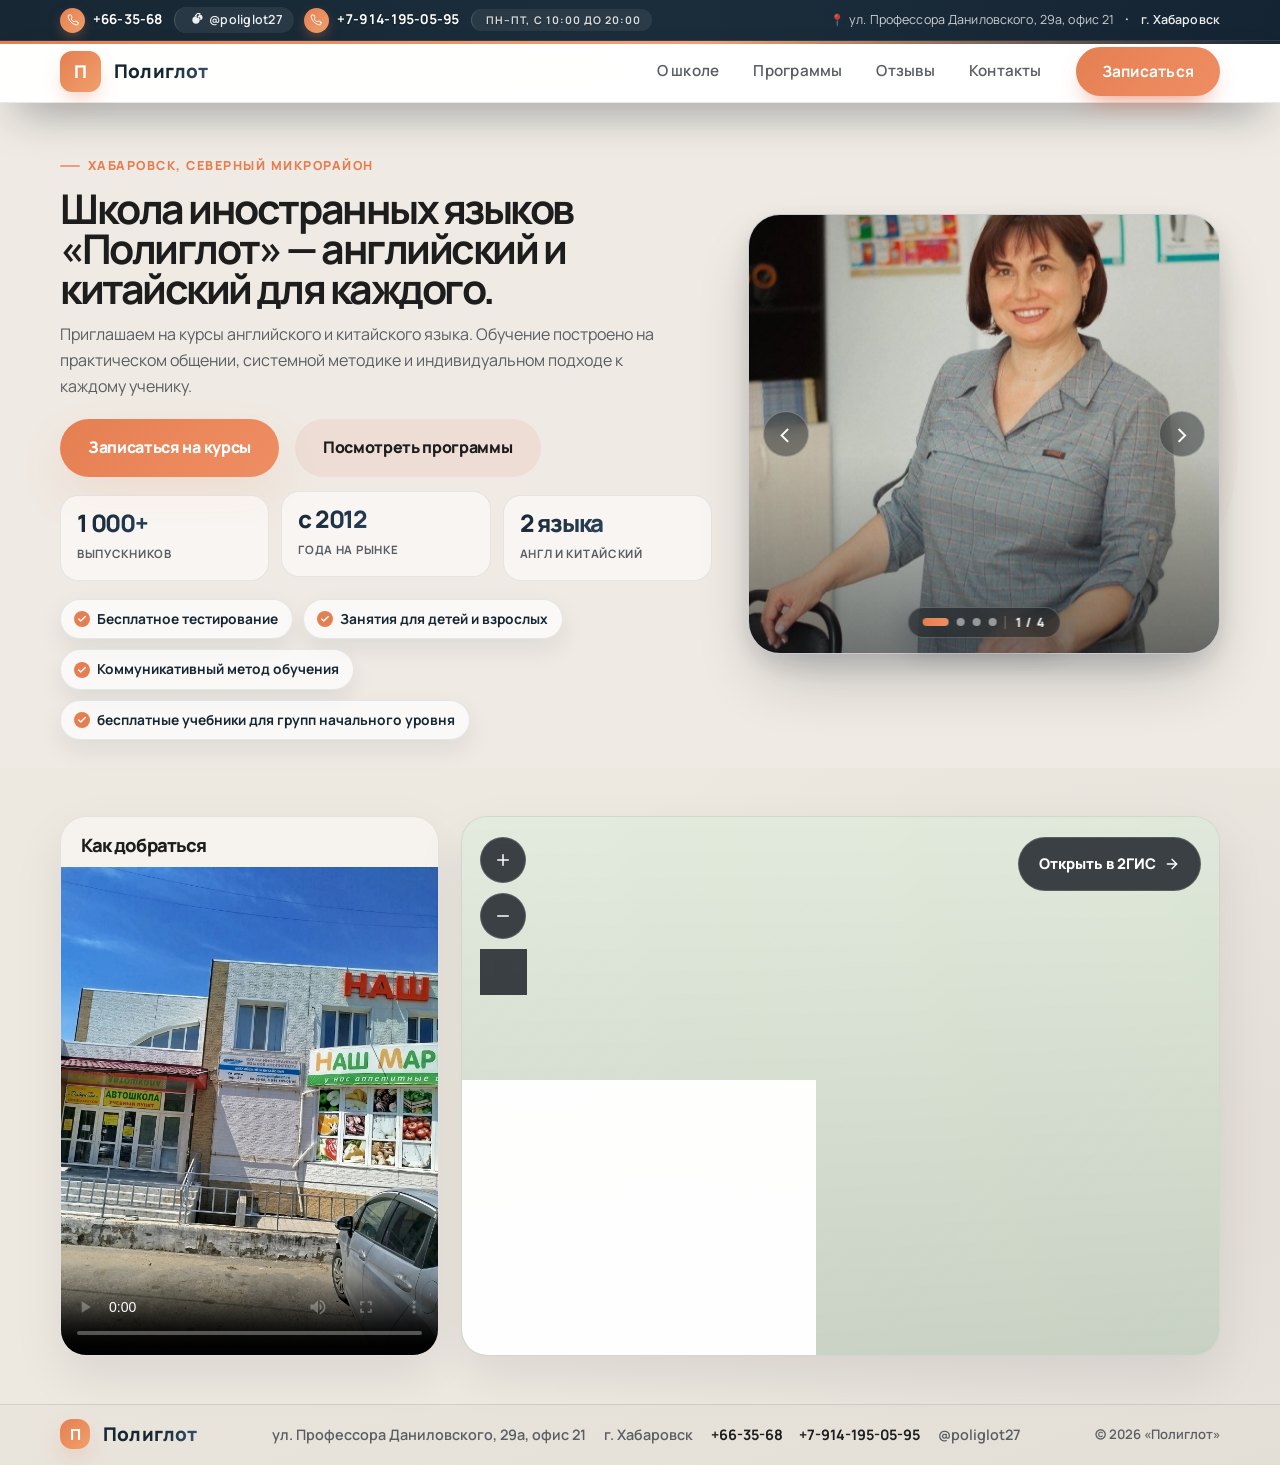
==== commit d911fd92: "Update website" ====
--- a/index.html
+++ b/index.html
@@ -1,4 +1,4 @@
-﻿<!DOCTYPE html>
+<!DOCTYPE html>
 <html lang="ru">
   <head>
     <meta charset="UTF-8" />
@@ -19,7 +19,7 @@
       property="og:description"
       content="Английский и китайский для детей и взрослых. Бесплатное тестирование, группы по уровню, бесплатные учебники."
     />
-    <link rel="stylesheet" href="css/styles.css?v=20261018" />
+    <link rel="stylesheet" href="css/styles.css?v=20261023" />
   </head>
   <body>
     <a class="sr-only" href="#main">Перейти к содержанию</a>
@@ -28,13 +28,13 @@
       <div class="topbar">
         <div class="container topbar-inner">
           <div class="topbar-main">
-            <a class="topbar-phone" href="tel:+74212663568">
+            <a class="topbar-phone" href="tel:+663568">
               <span class="phone-icon" aria-hidden="true">
                 <svg viewBox="0 0 24 24" fill="none" stroke="currentColor" stroke-width="2" stroke-linecap="round" stroke-linejoin="round" focusable="false">
                   <path d="M22 16.9v3a2 2 0 0 1-2.2 2 19.8 19.8 0 0 1-8.6-3.1 19.5 19.5 0 0 1-6-6A19.8 19.8 0 0 1 2.1 4.2 2 2 0 0 1 4.1 2h3a2 2 0 0 1 2 1.7c.1 1 .4 1.9.7 2.8a2 2 0 0 1-.5 2.1L8.1 9.9a16 16 0 0 0 6 6l1.3-1.3a2 2 0 0 1 2.1-.4c.9.3 1.8.6 2.8.7a2 2 0 0 1 1.7 2z" />
                 </svg>
               </span>
-              <span class="topbar-phone-label" data-contact-field="phone-primary">+7-4212-66-35-68</span>
+              <span class="topbar-phone-label" data-contact-field="phone-primary">+66-35-68</span>
             </a>
             <a class="topbar-social" href="https://www.instagram.com/poliglot27/" target="_blank" rel="noopener noreferrer" aria-label="Instagram">
               <svg viewBox="0 0 24 24" fill="currentColor" aria-hidden="true">
@@ -103,16 +103,16 @@
 
             <div class="hero-meta">
               <div>
-                <strong>3 000+</strong>
-                <span>учеников</span>
+                <strong>1 000+</strong>
+                <span>выпускников</span>
               </div>
               <div>
                 <strong>с 2012</strong>
                 <span>года на рынке</span>
               </div>
               <div>
-                <strong>2</strong>
-                <span>языка в центре</span>
+                <strong>2 языка</strong>
+                <span>англ и китайский</span>
               </div>
             </div>
 
@@ -186,18 +186,16 @@
           <div class="map-layout">
             <div class="map-video-card">
               <h2 class="map-video-header">Как добраться</h2>
-              <div class="map-video-wrap">
-                <video
-                  class="map-video"
-                  controls
-                  playsinline
-                  preload="metadata"
-                  poster="assets/img/0cc9dd61-e46a-4543-bbf3-18f4842fb4af.jpg"
-                >
-                  <source src="assets/img/adress.mp4" type="video/mp4" />
-                  Ваш браузер не поддерживает встроенное видео.
-                </video>
-              </div>
+              <video
+                class="map-video"
+                controls
+                playsinline
+                preload="metadata"
+                poster="assets/img/0cc9dd61-e46a-4543-bbf3-18f4842fb4af.jpg"
+              >
+                <source src="assets/img/adress.mp4" type="video/mp4" />
+                Ваш браузер не поддерживает встроенное видео.
+              </video>
             </div>
 
             <div class="map-surface">
@@ -306,7 +304,7 @@
           <p data-contact-field="address">ул. Профессора Даниловского, 29а, офис 21</p>
           <p data-contact-field="city">г. Хабаровск</p>
           <span class="footer-phones">
-            <a href="tel:+74212663568" data-contact-field="phone-primary">+7-4212-66-35-68</a>
+            <a href="tel:+74212663568" data-contact-field="phone-primary">+66-35-68</a>
             <a href="tel:+79141950595" data-contact-field="phone-secondary">+7-914-195-05-95</a>
           </span>
           <a href="https://www.instagram.com/poliglot27/" data-contact-field="instagram" target="_blank" rel="noopener noreferrer">@poliglot27</a>
@@ -426,7 +424,7 @@
     </div>
 
     <script src="js/contacts.js?v=20261018"></script>
-    <script src="js/navigation.js?v=20261018"></script>
+    <script src="js/navigation.js?v=20261019"></script>
     <script src="js/modals.js?v=20261018"></script>
     <script src="js/slider.js?v=20261018"></script>
     <script src="js/map.js?v=20261018"></script>
--- a/css/styles.css
+++ b/css/styles.css
@@ -2550,3 +2550,1199 @@
   }
 }
 
+/* === ДОПОЛНИТЕЛЬНЫЕ СТИЛИ ДЛЯ НОВЫХ СЕКЦИЙ И УЛУЧШЕНИЯ ДИЗАЙНА === */
+
+.section-heading {
+  max-width: 720px;
+  margin-bottom: 2.5rem;
+}
+
+.section-heading h2 {
+  font-size: clamp(1.75rem, 3vw, 2.4rem);
+  line-height: 1.2;
+  margin-top: 0.4rem;
+  margin-bottom: 0.8rem;
+  color: #172633;
+}
+
+/* Карточки преимуществ */
+.benefits-grid {
+  display: grid;
+  grid-template-columns: repeat(auto-fit, minmax(250px, 1fr));
+  gap: 1.5rem;
+}
+
+.benefit-card {
+  background: #ffffff;
+  border-radius: 20px;
+  padding: 1.75rem;
+  border: 1px solid rgba(23, 38, 51, 0.08);
+  box-shadow: 0 12px 32px -12px rgba(23, 38, 51, 0.08);
+  transition: transform 0.25s ease, box-shadow 0.25s ease;
+}
+
+.benefit-card:hover {
+  transform: translateY(-5px);
+  box-shadow: 0 20px 40px -15px rgba(229, 127, 82, 0.18);
+}
+
+.benefit-icon {
+  width: 52px;
+  height: 52px;
+  border-radius: 14px;
+  background: linear-gradient(135deg, rgba(229, 127, 82, 0.15), rgba(239, 142, 99, 0.25));
+  display: flex;
+  align-items: center;
+  justify-content: center;
+  font-size: 1.5rem;
+  margin-bottom: 1.1rem;
+}
+
+.benefit-card h3 {
+  font-size: 1.2rem;
+  margin-bottom: 0.6rem;
+  color: #172633;
+}
+
+.benefit-card p {
+  color: #4a5b6c;
+  font-size: 0.96rem;
+  line-height: 1.6;
+}
+
+/* Шаги зачисления */
+.steps-grid {
+  display: grid;
+  grid-template-columns: repeat(auto-fit, minmax(230px, 1fr));
+  gap: 1.5rem;
+}
+
+.step-card {
+  background: #ffffff;
+  border-radius: 20px;
+  padding: 1.75rem;
+  position: relative;
+  border: 1px solid rgba(23, 38, 51, 0.08);
+  box-shadow: 0 10px 28px -12px rgba(23, 38, 51, 0.06);
+}
+
+.step-num {
+  display: inline-block;
+  font-weight: 800;
+  font-size: 0.9rem;
+  color: #e57f52;
+  background: rgba(229, 127, 82, 0.12);
+  padding: 0.35rem 0.75rem;
+  border-radius: 99px;
+  margin-bottom: 1rem;
+}
+
+.step-card h3 {
+  font-size: 1.18rem;
+  margin-bottom: 0.5rem;
+  color: #172633;
+}
+
+.step-card p {
+  color: #4a5b6c;
+  font-size: 0.95rem;
+  line-height: 1.55;
+}
+
+/* Сетка отзывов */
+.reviews-grid {
+  display: grid;
+  grid-template-columns: repeat(auto-fit, minmax(290px, 1fr));
+  gap: 1.5rem;
+  margin-top: 2rem;
+}
+
+.review-card {
+  background: #ffffff;
+  border-radius: 20px;
+  padding: 1.85rem;
+  border: 1px solid rgba(23, 38, 51, 0.08);
+  box-shadow: 0 12px 30px -14px rgba(23, 38, 51, 0.08);
+  display: flex;
+  flex-direction: column;
+  justify-content: space-between;
+}
+
+.review-stars {
+  color: #f59e0b;
+  font-size: 1.15rem;
+  letter-spacing: 2px;
+  margin-bottom: 1rem;
+}
+
+.review-text {
+  font-size: 1rem;
+  line-height: 1.65;
+  color: #2c3e50;
+  margin-bottom: 1.5rem;
+  font-style: italic;
+}
+
+.review-author strong {
+  display: block;
+  color: #172633;
+  font-size: 1rem;
+}
+
+.review-author span {
+  font-size: 0.85rem;
+  color: #6c7d8e;
+}
+
+/* Инфо-бокс на странице программ */
+.info-highlight-box {
+  background: linear-gradient(135deg, #172633 0%, #243b4f 100%);
+  color: #ffffff;
+  border-radius: 24px;
+  padding: clamp(1.75rem, 4vw, 3rem);
+  display: grid;
+  grid-template-columns: 1.3fr 1fr;
+  gap: 2rem;
+  align-items: center;
+}
+
+.info-highlight-box h2 {
+  color: #ffffff;
+  margin: 0.4rem 0 1rem;
+}
+
+.info-highlight-box p {
+  color: rgba(255, 255, 255, 0.85);
+  line-height: 1.65;
+}
+
+.info-highlight-badges {
+  display: flex;
+  flex-direction: column;
+  gap: 0.85rem;
+}
+
+.badge-item {
+  background: rgba(255, 255, 255, 0.1);
+  border: 1px solid rgba(255, 255, 255, 0.16);
+  padding: 0.85rem 1.2rem;
+  border-radius: 14px;
+  font-weight: 600;
+  font-size: 0.95rem;
+}
+
+/* CTA Баннер внизу главной */
+.cta-banner {
+  background: linear-gradient(135deg, #172633 0%, #1f3345 100%);
+  color: #ffffff;
+  border-radius: 24px;
+  padding: clamp(2rem, 4vw, 3.25rem);
+  display: flex;
+  flex-wrap: wrap;
+  align-items: center;
+  justify-content: space-between;
+  gap: 2rem;
+  box-shadow: 0 24px 48px -18px rgba(23, 38, 51, 0.35);
+}
+
+.cta-banner-content {
+  max-width: 620px;
+}
+
+.cta-banner-content h2 {
+  color: #ffffff;
+  font-size: clamp(1.5rem, 2.6vw, 2.1rem);
+  margin: 0.4rem 0 0.8rem;
+}
+
+.cta-banner-content p {
+  color: rgba(255, 255, 255, 0.82);
+  line-height: 1.6;
+}
+
+.cta-banner-actions {
+  display: flex;
+  flex-wrap: wrap;
+  gap: 1rem;
+}
+
+@media (max-width: 860px) {
+  .info-highlight-box {
+    grid-template-columns: 1fr;
+  }
+}
+
+/* ===== POLIGLOT HEADER REDESIGN 2026-10-18: редизайн верхней и нижней шапок ===== */
+:root {
+  --topbar-h: 44px;
+  --sticky-header-top: 44px;
+}
+
+html {
+  scroll-padding-top: 116px;
+}
+
+.section[id],
+[id="main"],
+[id="about"],
+[id="benefits"],
+[id="reviews"],
+[id="contact"] {
+  scroll-margin-top: 116px;
+}
+
+/* --- Верхняя шапка (тёмная) --- */
+.topbar {
+  background:
+    radial-gradient(1100px 70px at 12% 0%, rgba(229, 127, 82, 0.16), transparent 62%),
+    linear-gradient(100deg, #15232e 0%, #1b2c3a 46%, #12202b 100%);
+  border-bottom: 1px solid rgba(229, 127, 82, 0.32);
+  box-shadow: inset 0 1px 0 rgba(255, 255, 255, 0.06);
+}
+
+.topbar-inner {
+  min-height: var(--topbar-h);
+  padding: 7px 0;
+}
+
+.topbar-phone {
+  color: #fff;
+  transition: color 0.22s ease;
+}
+
+.topbar-phone-label {
+  font-weight: 600;
+  letter-spacing: 0.01em;
+  transition: color 0.22s ease;
+}
+
+.phone-icon {
+  width: 27px;
+  height: 27px;
+  background: linear-gradient(135deg, var(--primary), #f0a06b);
+  color: #fff;
+  box-shadow: 0 5px 14px -4px rgba(229, 127, 82, 0.65);
+  transition: transform 0.22s ease, box-shadow 0.22s ease;
+}
+
+.phone-icon svg {
+  width: 13px;
+  height: 13px;
+}
+
+.topbar-phone:hover .phone-icon {
+  transform: scale(1.1);
+  box-shadow: 0 7px 18px -4px rgba(229, 127, 82, 0.85);
+}
+
+.topbar-phone:hover .topbar-phone-label {
+  color: #ffb287;
+}
+
+/* Вертикальные разделители между элементами верхней шапки */
+@media (min-width: 981px) {
+  .topbar-main .topbar-phone + .topbar-phone,
+  .topbar-main .topbar-social,
+  .topbar-main .work-hours {
+    border-left: 1px solid rgba(255, 255, 255, 0.16);
+    padding-left: 14px;
+    margin-left: 2px;
+  }
+}
+
+.work-hours {
+  display: inline-flex;
+  align-items: center;
+  padding: 4px 12px;
+  border-radius: 999px;
+  background: rgba(255, 255, 255, 0.07);
+  color: rgba(255, 255, 255, 0.85);
+  font-size: 0.82rem;
+  white-space: nowrap;
+}
+
+.topbar-social {
+  padding: 4px 12px;
+  border-radius: 999px;
+  background: rgba(255, 255, 255, 0.07);
+  color: rgba(255, 255, 255, 0.92);
+  font-size: 0.86rem;
+  transition: background 0.22s ease, color 0.22s ease, transform 0.22s ease;
+}
+
+.topbar-social svg {
+  width: 15px;
+  height: 15px;
+}
+
+.topbar-social:hover {
+  background: linear-gradient(135deg, var(--primary), #f0a06b);
+  color: #fff;
+  transform: translateY(-1px);
+}
+
+.topbar-side {
+  color: rgba(255, 255, 255, 0.78);
+  font-size: 0.86rem;
+}
+
+.topbar-side span[data-contact-field="address"]::before {
+  content: "📍";
+  margin-right: 5px;
+  font-size: 0.92em;
+}
+
+.dot-separator {
+  color: var(--primary);
+  font-size: 0.7em;
+}
+
+/* --- Нижняя шапка (светлая) --- */
+.site-header {
+  background: rgba(252, 250, 247, 0.92);
+  backdrop-filter: blur(16px) saturate(1.6);
+  -webkit-backdrop-filter: blur(16px) saturate(1.6);
+  border-bottom: 1px solid rgba(23, 38, 51, 0.06);
+  box-shadow: 0 12px 34px -22px rgba(23, 38, 51, 0.4);
+  transition: box-shadow 0.25s ease;
+}
+
+.header-sticky.is-scrolled .site-header {
+  box-shadow: 0 16px 40px -20px rgba(23, 38, 51, 0.5);
+}
+
+.nav {
+  min-height: 60px;
+  padding-top: 6px;
+  padding-bottom: 6px;
+  gap: 20px;
+}
+
+/* Бренд */
+.brand {
+  gap: 12px;
+}
+
+.brand-mark {
+  width: 37px;
+  height: 37px;
+  border-radius: 12px;
+  background: linear-gradient(135deg, var(--primary), #f0a06b);
+  box-shadow: 0 10px 22px -8px rgba(229, 127, 82, 0.6);
+  font-size: 1rem;
+  transition: transform 0.25s ease, box-shadow 0.25s ease;
+}
+
+.brand:hover .brand-mark {
+  transform: rotate(-5deg) scale(1.06);
+  box-shadow: 0 14px 26px -8px rgba(229, 127, 82, 0.75);
+}
+
+.brand span:last-child {
+  font-size: 1.05rem;
+  font-weight: 800;
+  letter-spacing: 0.01em;
+  color: var(--accent);
+}
+
+/* Пункты меню с анимированным подчёркиванием */
+.nav-menu {
+  gap: 30px;
+}
+
+.nav-menu a {
+  color: var(--muted);
+  font-weight: 600;
+  font-size: 0.92rem;
+  padding: 6px 0;
+  transform: none;
+}
+
+.nav-menu a::after {
+  content: "";
+  position: absolute;
+  left: 0;
+  right: 0;
+  bottom: 0;
+  height: 2px;
+  border-radius: 999px;
+  background: var(--primary);
+  transform: scaleX(0);
+  transform-origin: center;
+  transition: transform 0.25s ease;
+}
+
+.nav-menu a:hover {
+  color: var(--text);
+  transform: none;
+}
+
+.nav-menu a:hover::after {
+  transform: scaleX(0.55);
+}
+
+.nav-menu a.is-active {
+  color: var(--accent);
+}
+
+.nav-menu a.is-active::after {
+  transform: scaleX(1);
+}
+
+.nav-menu a.btn::after {
+  display: none;
+}
+
+/* Кнопка «Записаться» в шапке */
+.nav-menu a.btn,
+.nav-menu .btn-small {
+  padding: 10px 22px;
+  font-size: 0.9rem;
+  font-weight: 700;
+  background: linear-gradient(135deg, var(--primary), #ef8e63);
+  color: #fff;
+  border-radius: 999px;
+  animation: none;
+  box-shadow: 0 12px 26px -12px rgba(216, 81, 42, 0.75);
+  transition: transform 0.22s ease, box-shadow 0.22s ease, filter 0.22s ease;
+}
+
+.nav-menu a.btn:hover,
+.nav-menu .btn-small:hover {
+  transform: translateY(-2px) scale(1.02);
+  box-shadow: 0 18px 34px -12px rgba(216, 81, 42, 0.9);
+  filter: brightness(1.05);
+}
+
+/* Кнопка-бургер */
+.nav-toggle {
+  border-radius: 12px;
+  background: #fff;
+  border: 1px solid var(--border);
+  box-shadow: var(--shadow-soft);
+  transition: border-color 0.22s ease;
+}
+
+.nav-toggle span {
+  background: var(--primary);
+  width: 19px;
+  height: 2.5px;
+}
+
+.nav-toggle:hover {
+  border-color: rgba(229, 127, 82, 0.5);
+}
+
+/* --- Мобильное меню (≤980px) --- */
+@media (max-width: 980px) {
+  .nav {
+    min-height: 64px;
+  }
+
+  .nav-menu {
+    top: calc(100% + 10px);
+    background: rgba(255, 255, 255, 0.98);
+    border: 1px solid var(--border);
+    border-radius: 20px;
+    padding: 8px;
+    gap: 2px;
+    box-shadow: 0 34px 70px -26px rgba(23, 38, 51, 0.45);
+  }
+
+  .nav-menu.open a {
+    padding: 12px 14px;
+    font-size: 0.98rem;
+    font-weight: 600;
+    border-bottom: 0;
+    border-radius: 12px;
+    color: var(--text);
+  }
+
+  .nav-menu.open a:hover {
+    background: var(--primary-soft);
+  }
+
+  .nav-menu.open a.is-active {
+    background: var(--primary-soft);
+  }
+
+  .nav-menu.open a.btn,
+  .nav-menu .btn-small {
+    margin-top: 6px;
+    padding: 13px 20px;
+    justify-content: center;
+  }
+}
+
+/* --- Мелкие экраны (≤560px) --- */
+@media (max-width: 560px) {
+  .work-hours {
+    padding: 3px 10px;
+    font-size: 0.78rem;
+  }
+
+  .topbar-social {
+    padding: 3px 10px;
+  }
+
+  .phone-icon {
+    width: 24px;
+    height: 24px;
+  }
+
+  .brand span:last-child {
+    font-size: 1rem;
+  }
+}
+
+/* ===== POLIGLOT HEADER TEXT POLISH 2026-10-18: типографика шапок ===== */
+
+/* Телефоны: крупнее, плотнее, с табличными цифрами и мягкой тенью */
+.topbar-phone {
+  gap: 9px;
+}
+
+.topbar-phone-label {
+  font-size: 0.95rem;
+  font-weight: 700;
+  letter-spacing: 0.02em;
+  font-variant-numeric: tabular-nums;
+  text-shadow: 0 1px 2px rgba(0, 0, 0, 0.28);
+}
+
+.topbar-phone:hover .topbar-phone-label {
+  text-decoration: underline;
+  text-decoration-color: rgba(229, 127, 82, 0.9);
+  text-decoration-thickness: 2px;
+  text-underline-offset: 4px;
+}
+
+/* Часы работы: мини-капс с широким трекингом — читается как статус «открыто» */
+.work-hours {
+  font-size: 0.7rem;
+  font-weight: 700;
+  letter-spacing: 0.11em;
+  text-transform: uppercase;
+  color: rgba(255, 255, 255, 0.82);
+  text-shadow: 0 1px 2px rgba(0, 0, 0, 0.25);
+}
+
+/* Instagram: аккуратный ник */
+.topbar-social {
+  font-weight: 600;
+  letter-spacing: 0.02em;
+}
+
+/* Адрес и город: мягче адрес, акцентнее город */
+.topbar-side {
+  letter-spacing: 0.01em;
+}
+
+.topbar-side span[data-contact-field="city"] {
+  color: rgba(255, 255, 255, 0.92);
+  font-weight: 600;
+}
+
+.dot-separator {
+  margin: 0 2px;
+}
+/* ===== HEADER TEXT SIZES 2026-10-18: меньше верхняя, больше нижняя ===== */
+
+/* Верхняя шапка: компактнее */
+.topbar-inner {
+  min-height: 40px;
+  padding: 5px 0;
+}
+
+.topbar-phone {
+  gap: 8px;
+}
+
+.topbar-phone-label {
+  font-size: 0.85rem;
+  font-weight: 700;
+  letter-spacing: 0.01em;
+}
+
+.phone-icon {
+  width: 25px;
+  height: 25px;
+}
+
+.phone-icon svg {
+  width: 12px;
+  height: 12px;
+}
+
+.work-hours {
+  padding: 3px 11px;
+  font-size: 0.66rem;
+  letter-spacing: 0.1em;
+}
+
+.topbar-social {
+  padding: 3px 11px;
+  font-size: 0.78rem;
+}
+
+.topbar-social svg {
+  width: 14px;
+  height: 14px;
+}
+
+.topbar-side {
+  font-size: 0.78rem;
+}
+
+/* Нижняя шапка: крупнее */
+.brand {
+  gap: 13px;
+}
+
+.brand-mark {
+  width: 41px;
+  height: 41px;
+  font-size: 1.1rem;
+}
+
+/* ===== HEADER CONTRAST 2026-10-18: главнее верхней — нижняя шапка ===== */
+
+/* Верхняя: спокойная, тёмная, не перетягивает внимание */
+.topbar {
+  background: linear-gradient(100deg, #172734 0%, #1b2d3b 50%, #152432 100%);
+  border-bottom: 1px solid rgba(255, 255, 255, 0.1);
+  box-shadow: none;
+}
+
+/* Нижняя: главный акцент — белоснежная, с градиентной кромкой и глубокой тенью */
+.site-header {
+  position: relative;
+  background: rgba(255, 255, 255, 0.98);
+  backdrop-filter: blur(18px) saturate(1.7);
+  -webkit-backdrop-filter: blur(18px) saturate(1.7);
+  border-bottom: 1px solid rgba(23, 38, 51, 0.1);
+  box-shadow: 0 22px 44px -18px rgba(23, 38, 51, 0.55);
+}
+
+.site-header::before {
+  content: "";
+  position: absolute;
+  top: 0;
+  left: 0;
+  right: 0;
+  height: 3px;
+  background: linear-gradient(90deg, var(--primary), #f2a173 55%, var(--accent));
+}
+
+.header-sticky.is-scrolled .site-header {
+  box-shadow: 0 26px 50px -16px rgba(23, 38, 51, 0.68);
+}
+
+.brand span:last-child {
+  font-size: 1.18rem;
+}
+
+.nav-menu {
+  gap: 34px;
+}
+
+.nav-menu a {
+  font-size: 1.03rem;
+  padding: 8px 0;
+}
+
+.nav-menu a.btn,
+.nav-menu .btn-small {
+  padding: 12px 26px;
+  font-size: 0.97rem;
+}
+
+@media (max-width: 560px) {
+  .topbar-phone-label {
+    font-size: 0.8rem;
+  }
+
+  .work-hours {
+    font-size: 0.62rem;
+    letter-spacing: 0.08em;
+  }
+
+  .topbar-social {
+    font-size: 0.74rem;
+  }
+
+  .topbar-side {
+    font-size: 0.74rem;
+  }
+
+  .brand-mark {
+    width: 37px;
+    height: 37px;
+    font-size: 1rem;
+  }
+
+  .brand span:last-child {
+    font-size: 1.05rem;
+  }
+
+  .nav-menu.open a {
+    font-size: 1.05rem;
+  }
+}
+
+
+/* Название школы: объёмный тёмно-синий градиентный текст */
+.brand span:last-child {
+  background: linear-gradient(120deg, var(--accent) 55%, #3b5876);
+  -webkit-background-clip: text;
+  background-clip: text;
+  -webkit-text-fill-color: transparent;
+  color: transparent;
+}
+
+/* Пункты меню: чуть крупнее и воздушнее */
+.nav-menu a {
+  font-size: 0.95rem;
+  letter-spacing: 0.015em;
+}
+
+@media (max-width: 560px) {
+  .work-hours {
+    font-size: 0.66rem;
+    letter-spacing: 0.09em;
+  }
+
+  .topbar-phone-label {
+    font-size: 0.88rem;
+  }
+}
+
+
+/* ===== DESIGN REFRESH 2026-10-18: меньше шаблонности, больше характера ===== */
+
+/* --- Фоновая текстура страницы --- */
+body {
+  background-color: #ede8e0;
+  background-image:
+    radial-gradient(ellipse 900px 500px at 10% 0%, rgba(229, 127, 82, 0.07), transparent),
+    radial-gradient(ellipse 700px 600px at 92% 80%, rgba(23, 38, 51, 0.05), transparent);
+}
+
+/* --- Hero: асимметричный акцент за слайдером --- */
+.hero-visual::before {
+  content: "";
+  position: absolute;
+  inset: -30px -20px -30px -20px;
+  background: radial-gradient(ellipse 70% 70% at 60% 50%, rgba(229, 127, 82, 0.13), transparent 70%);
+  pointer-events: none;
+  z-index: -1;
+  border-radius: 50%;
+}
+
+/* --- Hero grid: выровнять по центру по вертикали --- */
+.hero-grid {
+  align-items: center;
+}
+
+/* --- Числовые метрики: акцентный градиент на цифрах --- */
+.hero-meta strong {
+  background: linear-gradient(120deg, var(--accent) 0%, #3a5f80 100%);
+  -webkit-background-clip: text;
+  background-clip: text;
+  -webkit-text-fill-color: transparent;
+  color: transparent;
+  font-size: 1.5rem;
+  font-weight: 800;
+}
+
+/* --- hero-meta div: убираем монотонность, немного асимметрии --- */
+.hero-meta div:nth-child(2) {
+  transform: translateY(-4px);
+}
+
+/* --- Eyebrow: добавляем маленькую линию перед текстом --- */
+.eyebrow {
+  display: inline-flex;
+  align-items: center;
+  gap: 8px;
+}
+
+.eyebrow::before {
+  content: "";
+  display: inline-block;
+  width: 20px;
+  height: 2px;
+  border-radius: 999px;
+  background: currentColor;
+  opacity: 0.7;
+  flex-shrink: 0;
+}
+
+/* --- Карточки программ: разные акцентные цвета левой полосы --- */
+.program-card {
+  border-left: 3px solid transparent;
+  transition: border-color 0.25s ease, transform 0.25s ease, box-shadow 0.25s ease;
+}
+
+.program-card:hover {
+  transform: translateY(-4px);
+  box-shadow: 0 24px 44px rgba(23, 38, 51, 0.1);
+  border-left-color: var(--primary);
+}
+
+.program-card.featured {
+  border-left-color: var(--primary);
+  background: linear-gradient(160deg, #fff 60%, rgba(229, 127, 82, 0.05));
+}
+
+/* --- step-card: вместо одинакового белого — лёгкий градиент --- */
+.step-card {
+  background: linear-gradient(145deg, #fff 0%, #f8f4f0 100%);
+  border-left: 3px solid rgba(229, 127, 82, 0.25);
+  transition: transform 0.25s ease, box-shadow 0.25s ease, border-left-color 0.25s ease;
+}
+
+.step-card:hover {
+  border-left-color: var(--primary);
+  transform: translateY(-3px);
+  box-shadow: 0 18px 36px rgba(23, 38, 51, 0.09);
+}
+
+/* step-number: ✓ выглядит лучше как чекмарк-иконка */
+.step-number {
+  font-size: 1.3rem;
+  border-radius: 50%;
+  width: 44px;
+  height: 44px;
+  line-height: 1;
+}
+
+/* --- feature-item: убираем рамку, делаем мягче --- */
+.feature-item {
+  background: linear-gradient(145deg, rgba(255,255,255,0.85) 0%, rgba(255,255,255,0.55) 100%);
+  border: 1px solid rgba(229, 127, 82, 0.1);
+  backdrop-filter: blur(4px);
+  transition: border-color 0.25s ease, transform 0.25s ease;
+}
+
+.feature-item:hover {
+  border-color: rgba(229, 127, 82, 0.3);
+  transform: translateX(4px);
+}
+
+/* --- Отзывы: цитата-оформление --- */
+.review-card {
+  position: relative;
+}
+
+.review-card::before {
+  content: "\201C";
+  position: absolute;
+  top: 14px;
+  right: 18px;
+  font-size: 5rem;
+  line-height: 1;
+  color: rgba(229, 127, 82, 0.13);
+  font-family: Georgia, serif;
+  pointer-events: none;
+}
+
+.review-text {
+  font-style: normal;
+  position: relative;
+  z-index: 1;
+}
+
+/* --- CTA box: чуть ярче, с паттерном точек --- */
+.cta-box {
+  background:
+    radial-gradient(circle at 85% 20%, rgba(229, 127, 82, 0.2), transparent 45%),
+    linear-gradient(135deg, #1c2f3d, #152734);
+  box-shadow: 0 32px 64px -20px rgba(16, 25, 35, 0.55);
+}
+
+/* --- info-highlight-box: живее --- */
+.info-highlight-box {
+  background:
+    radial-gradient(ellipse at 90% 10%, rgba(229, 127, 82, 0.18), transparent 50%),
+    linear-gradient(135deg, #172633 0%, #243b4f 100%);
+}
+
+/* --- badge-item: hover --- */
+.badge-item {
+  transition: background 0.22s ease, transform 0.22s ease;
+  cursor: default;
+}
+
+.badge-item:hover {
+  background: rgba(255, 255, 255, 0.17);
+  transform: translateX(4px);
+}
+
+/* --- footer: чуть теплее --- */
+.site-footer {
+  background: linear-gradient(160deg, #e9e4dc 0%, #e4dfd6 100%);
+  border-top: 1px solid rgba(23, 38, 51, 0.1);
+}
+
+/* --- about-grid: разрыв между колонками --- */
+.about-grid {
+  gap: 48px;
+}
+
+.about-points {
+  gap: 14px;
+  display: grid;
+}
+
+/* --- page-intro: чуть больше пространства вверху --- */
+.page-intro {
+  padding-top: 52px;
+  padding-bottom: 20px;
+}
+
+/* --- section-alt: мягче граница --- */
+.section-alt {
+  background: linear-gradient(180deg, #f4ede5 0%, #f0e9e0 100%);
+}
+
+/* --- Контакты: более компактный header страницы --- */
+.contact-layout {
+  margin-top: 20px;
+}
+
+/* --- Программы list: 2 колонки на планшете --- */
+@media (min-width: 700px) and (max-width: 1024px) {
+  .programs-list {
+    grid-template-columns: repeat(2, 1fr);
+  }
+}
+
+/* --- Мобильные улучшения --- */
+@media (max-width: 560px) {
+  .hero-meta div:nth-child(2) {
+    transform: none;
+  }
+
+  .hero-visual::before {
+    display: none;
+  }
+
+  .feature-item:hover {
+    transform: none;
+  }
+
+  .program-card:hover {
+    transform: none;
+  }
+}
+
+/* --- Hero: асимметричный акцент за слайдером --- */
+.hero-visual::before {
+  content: "";
+  position: absolute;
+  inset: -30px -20px -30px -20px;
+  background: radial-gradient(ellipse 70% 70% at 60% 50%, rgba(229, 127, 82, 0.13), transparent 70%);
+  pointer-events: none;
+  z-index: -1;
+  border-radius: 50%;
+}
+
+/* --- Hero grid: выровнять по центру по вертикали --- */
+.hero-grid {
+  align-items: center;
+}
+
+/* --- Числовые метрики: акцентный градиент на цифрах --- */
+.hero-meta strong {
+  background: linear-gradient(120deg, var(--accent) 0%, #3a5f80 100%);
+  -webkit-background-clip: text;
+  background-clip: text;
+  -webkit-text-fill-color: transparent;
+  color: transparent;
+  font-size: 1.5rem;
+  font-weight: 800;
+}
+
+/* --- hero-meta div: убираем монотонность, немного асимметрии --- */
+.hero-meta div:nth-child(2) {
+  transform: translateY(-4px);
+}
+
+/* --- Eyebrow: добавляем маленькую линию перед текстом --- */
+.eyebrow {
+  display: inline-flex;
+  align-items: center;
+  gap: 8px;
+}
+
+.eyebrow::before {
+  content: "";
+  display: inline-block;
+  width: 20px;
+  height: 2px;
+  border-radius: 999px;
+  background: currentColor;
+  opacity: 0.7;
+  flex-shrink: 0;
+}
+
+/* --- Карточки программ: разные акцентные цвета левой полосы --- */
+.program-card {
+  border-left: 3px solid transparent;
+  transition: border-color 0.25s ease, transform 0.25s ease, box-shadow 0.25s ease;
+}
+
+.program-card:hover {
+  transform: translateY(-4px);
+  box-shadow: 0 24px 44px rgba(23, 38, 51, 0.1);
+  border-left-color: var(--primary);
+}
+
+.program-card.featured {
+  border-left-color: var(--primary);
+  background: linear-gradient(160deg, #fff 60%, rgba(229, 127, 82, 0.05));
+}
+
+/* --- step-card: вместо одинакового белого — лёгкий градиент --- */
+.step-card {
+  background: linear-gradient(145deg, #fff 0%, #f8f4f0 100%);
+  border-left: 3px solid rgba(229, 127, 82, 0.25);
+  transition: transform 0.25s ease, box-shadow 0.25s ease, border-left-color 0.25s ease;
+}
+
+.step-card:hover {
+  border-left-color: var(--primary);
+  transform: translateY(-3px);
+  box-shadow: 0 18px 36px rgba(23, 38, 51, 0.09);
+}
+
+/* step-number: ✓ выглядит лучше как чекмарк-иконка */
+.step-number {
+  font-size: 1.3rem;
+  border-radius: 50%;
+  width: 44px;
+  height: 44px;
+  line-height: 1;
+}
+
+/* --- feature-item: убираем рамку, делаем мягче --- */
+.feature-item {
+  background: linear-gradient(145deg, rgba(255,255,255,0.85) 0%, rgba(255,255,255,0.55) 100%);
+  border: 1px solid rgba(229, 127, 82, 0.1);
+  backdrop-filter: blur(4px);
+  transition: border-color 0.25s ease, transform 0.25s ease;
+}
+
+.feature-item:hover {
+  border-color: rgba(229, 127, 82, 0.3);
+  transform: translateX(4px);
+}
+
+/* --- Отзывы: цитата-оформление --- */
+.review-card {
+  position: relative;
+}
+
+.review-card::before {
+  content: "\201C";
+  position: absolute;
+  top: 14px;
+  right: 18px;
+  font-size: 5rem;
+  line-height: 1;
+  color: rgba(229, 127, 82, 0.13);
+  font-family: Georgia, serif;
+  pointer-events: none;
+}
+
+.review-text {
+  font-style: normal;
+  position: relative;
+  z-index: 1;
+}
+
+/* --- CTA box: чуть ярче, с паттерном точек --- */
+.cta-box {
+  background:
+    radial-gradient(circle at 85% 20%, rgba(229, 127, 82, 0.2), transparent 45%),
+    linear-gradient(135deg, #1c2f3d, #152734);
+  box-shadow: 0 32px 64px -20px rgba(16, 25, 35, 0.55);
+}
+
+/* --- info-highlight-box: живее --- */
+.info-highlight-box {
+  background:
+    radial-gradient(ellipse at 90% 10%, rgba(229, 127, 82, 0.18), transparent 50%),
+    linear-gradient(135deg, #172633 0%, #243b4f 100%);
+}
+
+/* --- badge-item: hover --- */
+.badge-item {
+  transition: background 0.22s ease, transform 0.22s ease;
+  cursor: default;
+}
+
+.badge-item:hover {
+  background: rgba(255, 255, 255, 0.17);
+  transform: translateX(4px);
+}
+
+/* --- footer: чуть теплее --- */
+.site-footer {
+  background: linear-gradient(160deg, #e9e4dc 0%, #e4dfd6 100%);
+  border-top: 1px solid rgba(23, 38, 51, 0.1);
+}
+
+/* --- about-grid: разрыв между колонками --- */
+.about-grid {
+  gap: 48px;
+}
+
+.about-points {
+  gap: 14px;
+  display: grid;
+}
+
+/* --- page-intro: чуть больше пространства вверху --- */
+.page-intro {
+  padding-top: 52px;
+  padding-bottom: 20px;
+}
+
+/* --- section-alt: мягче граница --- */
+.section-alt {
+  background: linear-gradient(180deg, #f4ede5 0%, #f0e9e0 100%);
+}
+
+/* --- Контакты: более компактный header страницы --- */
+.contact-layout {
+  margin-top: 20px;
+}
+
+/* --- Программы list: 2 колонки на планшете --- */
+@media (min-width: 700px) and (max-width: 1024px) {
+  .programs-list {
+    grid-template-columns: repeat(2, 1fr);
+  }
+}
+
+/* --- Мобильные улучшения --- */
+@media (max-width: 560px) {
+  .hero-meta div:nth-child(2) {
+    transform: none;
+  }
+
+  .hero-visual::before {
+    display: none;
+  }
+
+  .feature-item:hover {
+    transform: none;
+  }
+
+  .program-card:hover {
+    transform: none;
+  }
+}
+
